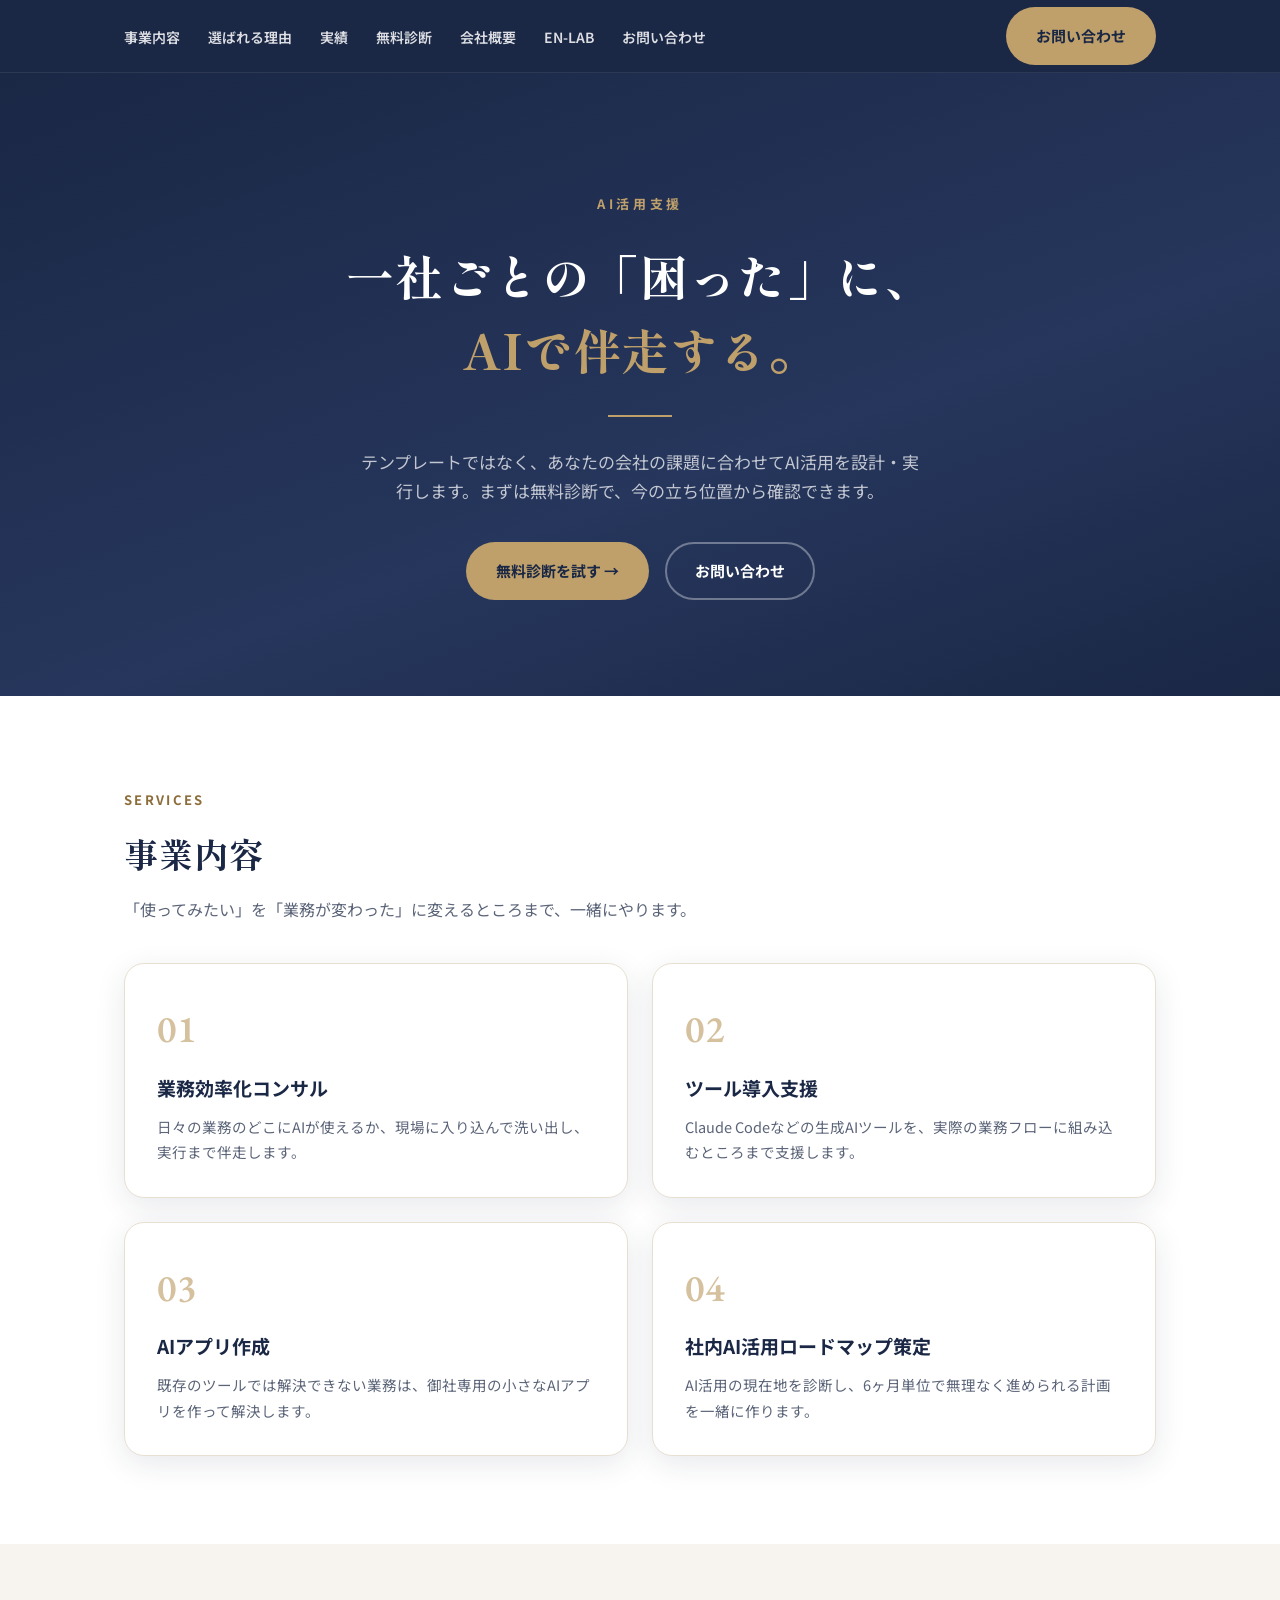
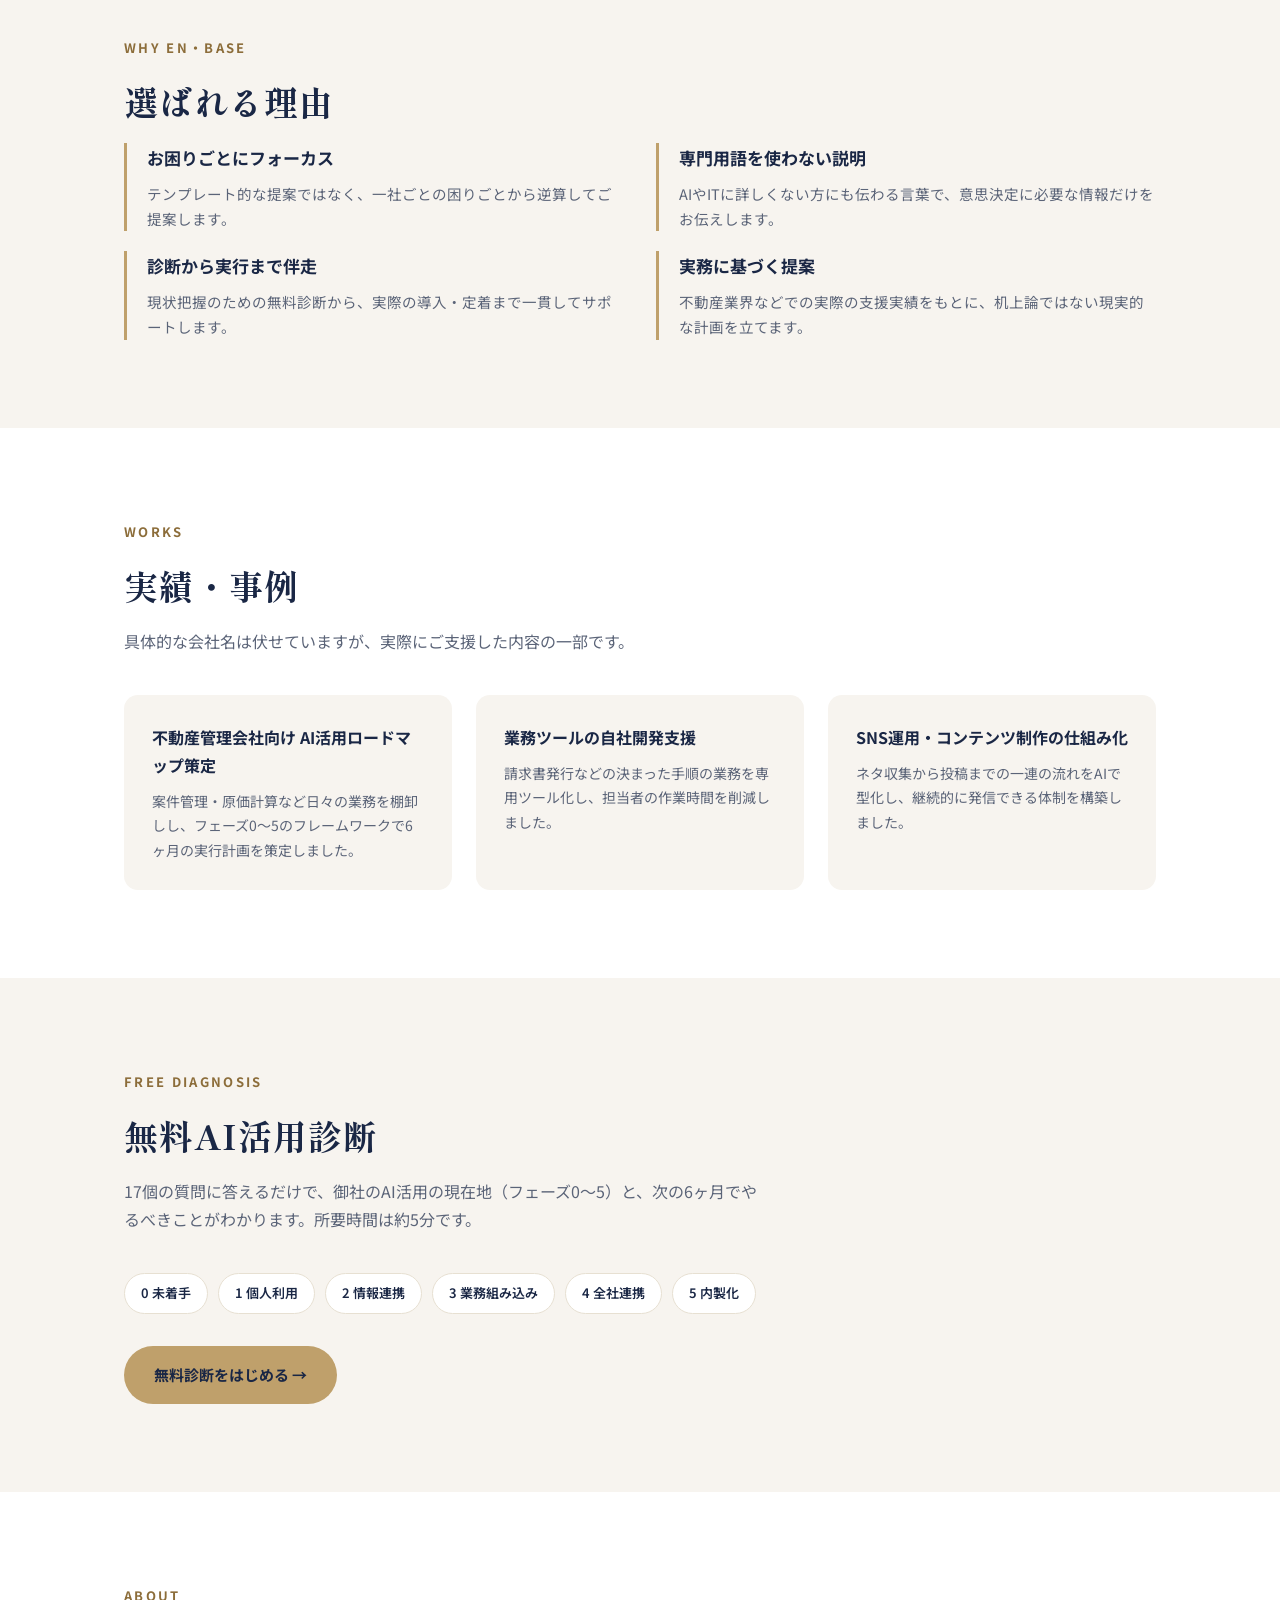
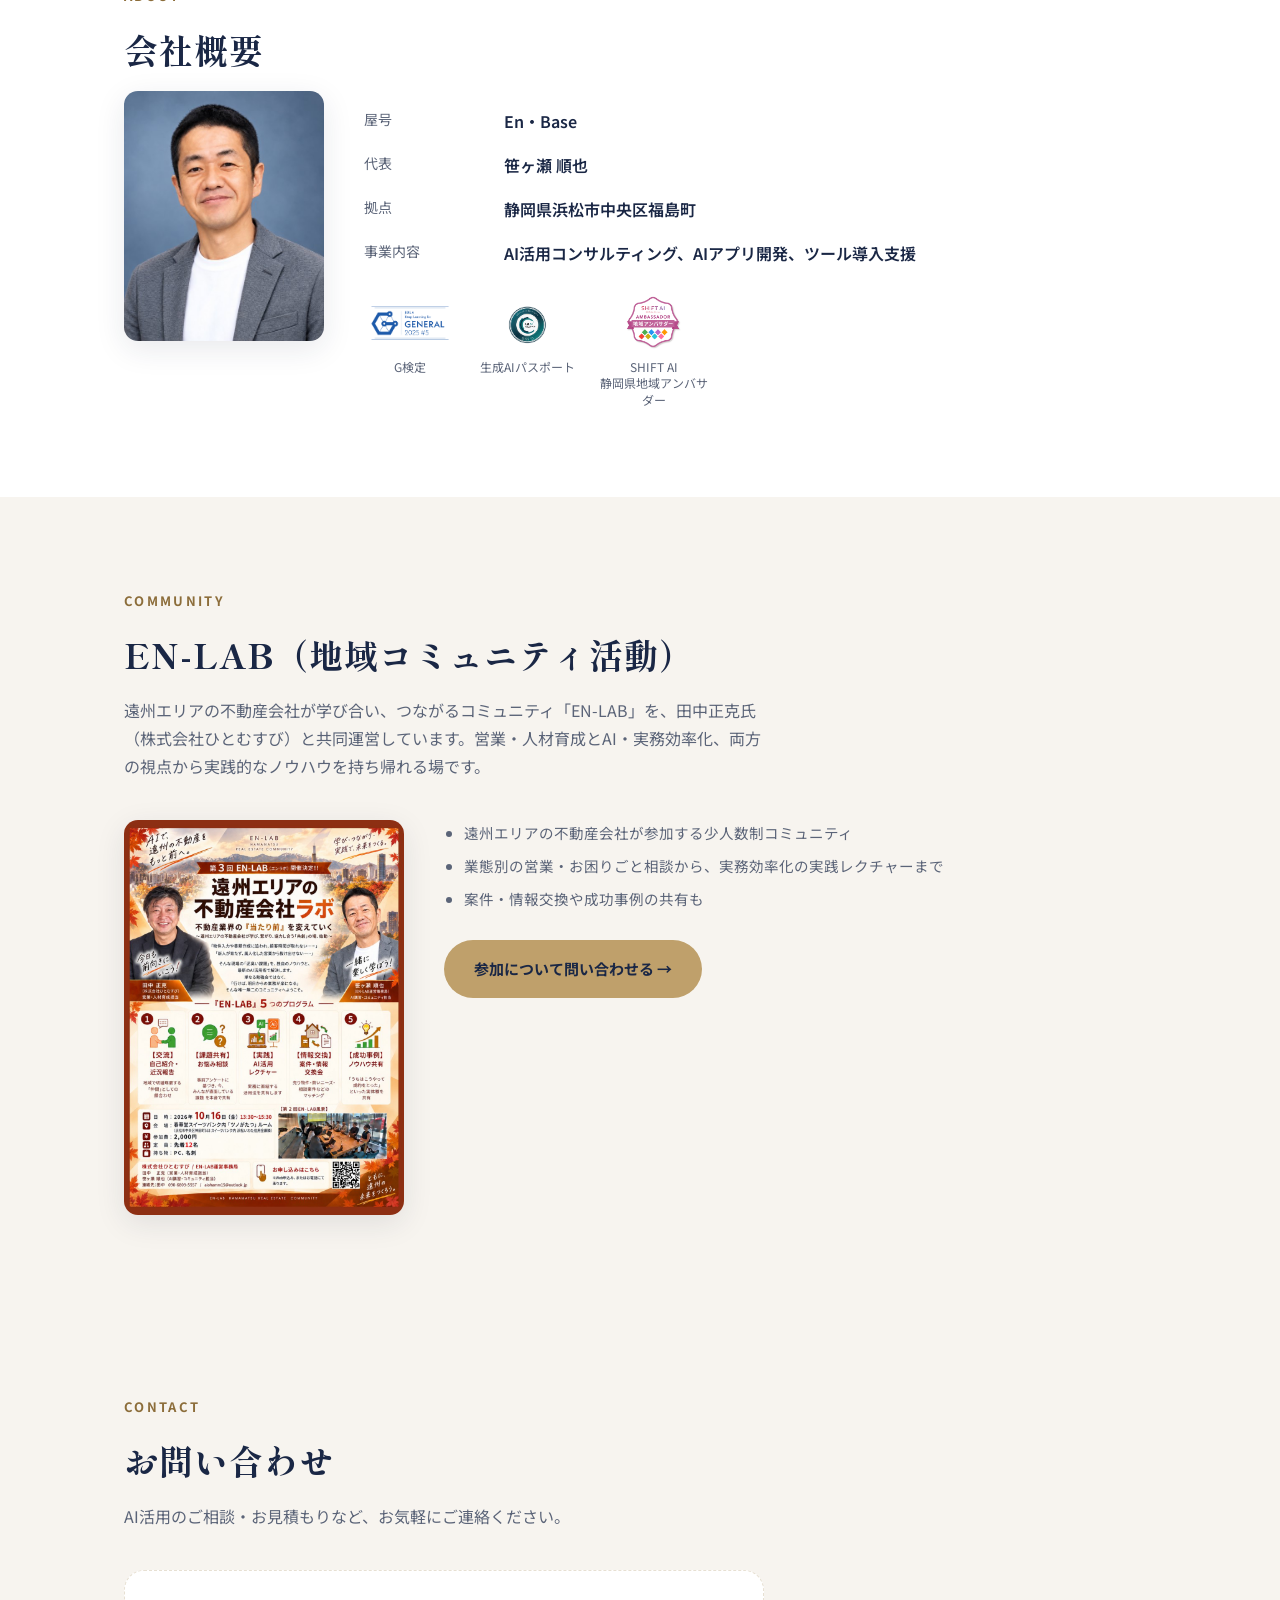
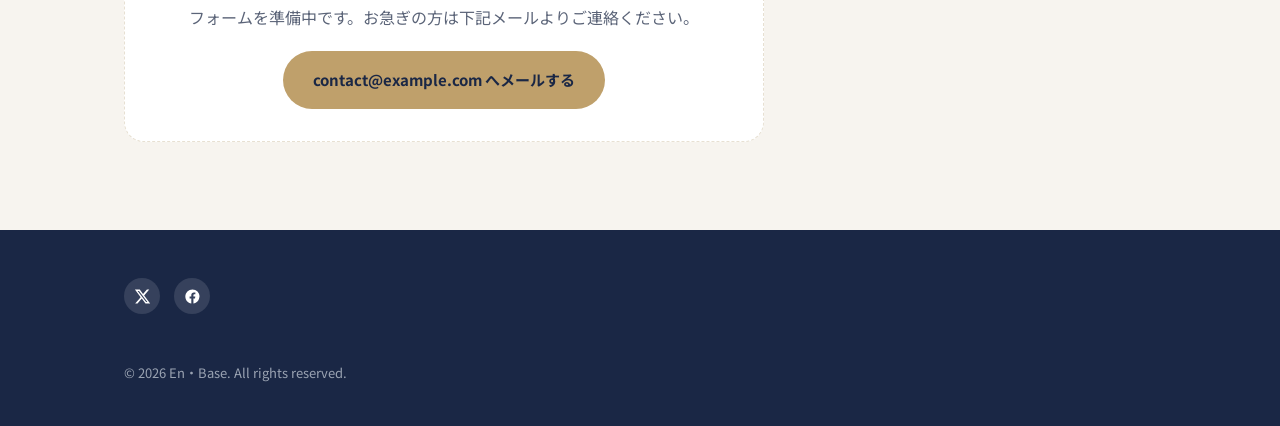
==== index.html @ 9eb8ba76 "fix: 事業内容の02と03の並び順を入れ替え Co-Authored-By: Claude Sonnet 5 <noreply@anthropic.com>" ====
<!DOCTYPE html>
<html lang="ja">
<head>
<meta charset="UTF-8">
<meta name="viewport" content="width=device-width, initial-scale=1.0">
<title>En・Base | AI活用支援</title>
<meta name="description" content="En・Baseは中小企業向けにAI活用のコンサルティング・アプリ開発・ツール導入支援を行っています。一社ごとのお困りごとにフォーカスしたオーダーメイドの支援が強みです。">
<link rel="preconnect" href="https://fonts.googleapis.com">
<link rel="preconnect" href="https://fonts.gstatic.com" crossorigin>
<link href="https://fonts.googleapis.com/css2?family=Noto+Sans+JP:wght@400;500;700;800;900&family=Shippori+Mincho:wght@600;700;800&family=EB+Garamond:wght@500;600&family=Outfit:wght@600;700;800&display=swap" rel="stylesheet">
<link rel="stylesheet" href="css/style.css">
<link rel="icon" type="image/png" href="images/ロゴ.png">
</head>
<body>

<header class="site-header">
  <div class="container">
    <nav>
      <ul class="nav-links" id="navLinks">
        <li><a href="#services">事業内容</a></li>
        <li><a href="#why">選ばれる理由</a></li>
        <li><a href="#works">実績</a></li>
        <li><a href="#diagnosis">無料診断</a></li>
        <li><a href="#about">会社概要</a></li>
        <li><a href="#enlab">EN-LAB</a></li>
        <li><a href="#contact">お問い合わせ</a></li>
      </ul>
    </nav>
    <a class="btn btn-primary header-cta" href="#contact">お問い合わせ</a>
    <button class="nav-toggle" id="navToggle" aria-label="メニュー">☰</button>
  </div>
</header>

<main>
  <section id="hero" class="hero">
    <div class="container hero-inner">
      <div class="hero-copy">
        <span class="hero-eyebrow">AI活用支援</span>
        <h1>一社ごとの「困った」に、<br><span class="accent-gold">AIで伴走する。</span></h1>
        <div class="hero-divider"></div>
        <p class="hero-lead">テンプレートではなく、あなたの会社の課題に合わせてAI活用を設計・実行します。まずは無料診断で、今の立ち位置から確認できます。</p>
        <div class="hero-actions">
          <a class="btn btn-primary" href="shindan/index.html">無料診断を試す →</a>
          <a class="btn btn-secondary" href="#contact">お問い合わせ</a>
        </div>
      </div>
    </div>
  </section>
  <section id="services" class="section">
    <div class="container">
      <span class="section-eyebrow">SERVICES</span>
      <h2 class="section-title">事業内容</h2>
      <p class="section-lead">「使ってみたい」を「業務が変わった」に変えるところまで、一緒にやります。</p>
      <div class="service-grid">
        <div class="service-card">
          <div class="service-num en">01</div>
          <h3>業務効率化コンサル</h3>
          <p>日々の業務のどこにAIが使えるか、現場に入り込んで洗い出し、実行まで伴走します。</p>
        </div>
        <div class="service-card">
          <div class="service-num en">02</div>
          <h3>ツール導入支援</h3>
          <p>Claude Codeなどの生成AIツールを、実際の業務フローに組み込むところまで支援します。</p>
        </div>
        <div class="service-card">
          <div class="service-num en">03</div>
          <h3>AIアプリ作成</h3>
          <p>既存のツールでは解決できない業務は、御社専用の小さなAIアプリを作って解決します。</p>
        </div>
        <div class="service-card">
          <div class="service-num en">04</div>
          <h3>社内AI活用ロードマップ策定</h3>
          <p>AI活用の現在地を診断し、6ヶ月単位で無理なく進められる計画を一緒に作ります。</p>
        </div>
      </div>
    </div>
  </section>
  <section id="why" class="section section-soft">
    <div class="container">
      <span class="section-eyebrow">WHY EN・BASE</span>
      <h2 class="section-title">選ばれる理由</h2>
      <div class="why-list">
        <div class="why-item">
          <h3>お困りごとにフォーカス</h3>
          <p>テンプレート的な提案ではなく、一社ごとの困りごとから逆算してご提案します。</p>
        </div>
        <div class="why-item">
          <h3>専門用語を使わない説明</h3>
          <p>AIやITに詳しくない方にも伝わる言葉で、意思決定に必要な情報だけをお伝えします。</p>
        </div>
        <div class="why-item">
          <h3>診断から実行まで伴走</h3>
          <p>現状把握のための無料診断から、実際の導入・定着まで一貫してサポートします。</p>
        </div>
        <div class="why-item">
          <h3>実務に基づく提案</h3>
          <p>不動産業界などでの実際の支援実績をもとに、机上論ではない現実的な計画を立てます。</p>
        </div>
      </div>
    </div>
  </section>
  <section id="works" class="section">
    <div class="container">
      <span class="section-eyebrow">WORKS</span>
      <h2 class="section-title">実績・事例</h2>
      <p class="section-lead">具体的な会社名は伏せていますが、実際にご支援した内容の一部です。</p>
      <div class="works-grid">
        <div class="work-card">
          <h3>不動産管理会社向け AI活用ロードマップ策定</h3>
          <p>案件管理・原価計算など日々の業務を棚卸しし、フェーズ0〜5のフレームワークで6ヶ月の実行計画を策定しました。</p>
        </div>
        <div class="work-card">
          <h3>業務ツールの自社開発支援</h3>
          <p>請求書発行などの決まった手順の業務を専用ツール化し、担当者の作業時間を削減しました。</p>
        </div>
        <div class="work-card">
          <h3>SNS運用・コンテンツ制作の仕組み化</h3>
          <p>ネタ収集から投稿までの一連の流れをAIで型化し、継続的に発信できる体制を構築しました。</p>
        </div>
      </div>
    </div>
  </section>
  <section id="diagnosis" class="section section-soft">
    <div class="container">
      <span class="section-eyebrow">FREE DIAGNOSIS</span>
      <h2 class="section-title">無料AI活用診断</h2>
      <p class="section-lead">17個の質問に答えるだけで、御社のAI活用の現在地（フェーズ0〜5）と、次の6ヶ月でやるべきことがわかります。所要時間は約5分です。</p>
      <div class="phase-strip">
        <span class="phase-chip">0 未着手</span>
        <span class="phase-chip">1 個人利用</span>
        <span class="phase-chip">2 情報連携</span>
        <span class="phase-chip">3 業務組み込み</span>
        <span class="phase-chip">4 全社連携</span>
        <span class="phase-chip">5 内製化</span>
      </div>
      <a class="btn btn-primary" href="shindan/index.html">無料診断をはじめる →</a>
    </div>
  </section>
  <section id="about" class="section">
    <div class="container">
      <span class="section-eyebrow">ABOUT</span>
      <h2 class="section-title">会社概要</h2>
      <div class="about-layout">
        <img class="about-photo" src="images/profile-web.jpg" alt="代表 笹ヶ瀬 順也">
        <div class="about-body">
          <dl class="about-grid">
            <dt>屋号</dt><dd>En・Base</dd>
            <dt>代表</dt><dd>笹ヶ瀬 順也</dd>
            <dt>拠点</dt><dd>静岡県浜松市中央区福島町</dd>
            <dt>事業内容</dt><dd>AI活用コンサルティング、AIアプリ開発、ツール導入支援</dd>
          </dl>
          <div class="badge-row">
            <figure class="badge-item">
              <img src="images/G検定.png" alt="G検定 合格バッジ">
              <figcaption>G検定</figcaption>
            </figure>
            <figure class="badge-item">
              <img src="images/生成AIパスポート.png" alt="生成AIパスポート 合格バッジ">
              <figcaption>生成AIパスポート</figcaption>
            </figure>
            <figure class="badge-item">
              <img src="images/SHIHT AI 静岡県地域アンバサダー.png" alt="SHIFT AI 静岡県地域アンバサダー">
              <figcaption>SHIFT AI<br>静岡県地域アンバサダー</figcaption>
            </figure>
          </div>
        </div>
      </div>
    </div>
  </section>
  <section id="enlab" class="section section-soft">
    <div class="container">
      <span class="section-eyebrow">COMMUNITY</span>
      <h2 class="section-title">EN-LAB（地域コミュニティ活動）</h2>
      <p class="section-lead">遠州エリアの不動産会社が学び合い、つながるコミュニティ「EN-LAB」を、田中正克氏（株式会社ひとむすび）と共同運営しています。営業・人材育成とAI・実務効率化、両方の視点から実践的なノウハウを持ち帰れる場です。</p>
      <div class="enlab-layout">
        <img class="enlab-flyer" src="images/en-lab-flyer-web.jpg" alt="EN-LAB 開催案内チラシ">
        <div class="enlab-body">
          <ul class="enlab-points">
            <li>遠州エリアの不動産会社が参加する少人数制コミュニティ</li>
            <li>業態別の営業・お困りごと相談から、実務効率化の実践レクチャーまで</li>
            <li>案件・情報交換や成功事例の共有も</li>
          </ul>
          <a class="btn btn-primary" href="#contact">参加について問い合わせる →</a>
        </div>
      </div>
    </div>
  </section>
  <section id="contact" class="section section-soft">
    <div class="container">
      <span class="section-eyebrow">CONTACT</span>
      <h2 class="section-title">お問い合わせ</h2>
      <p class="section-lead">AI活用のご相談・お見積もりなど、お気軽にご連絡ください。</p>
      <div class="contact-box">
        <!-- Googleフォーム作成後、下記iframeのsrcを実際の埋め込みURLに差し替える -->
        <div class="contact-placeholder">
          <p>フォームを準備中です。お急ぎの方は下記メールよりご連絡ください。</p>
          <a class="btn btn-primary" href="mailto:contact@example.com">contact@example.com へメールする</a>
        </div>
      </div>
    </div>
  </section>
</main>

<footer class="site-footer">
  <div class="container">
    <div class="footer-social">
      <a href="https://x.com/junya_ai" target="_blank" rel="noopener" aria-label="X（旧Twitter）">
        <svg viewBox="0 0 24 24" aria-hidden="true"><path d="M18.244 2.25h3.308l-7.227 8.26 8.502 11.24H16.17l-5.214-6.817L4.99 21.75H1.68l7.73-8.835L1.254 2.25H8.08l4.713 6.231zm-1.161 17.52h1.833L7.084 4.126H5.117z"/></svg>
      </a>
      <a href="https://www.facebook.com/profile.php?id=61566867149138" target="_blank" rel="noopener" aria-label="Facebook">
        <svg viewBox="0 0 24 24" aria-hidden="true"><path d="M22 12.06C22 6.48 17.52 2 11.94 2S1.88 6.48 1.88 12.06c0 5.02 3.66 9.18 8.44 9.94v-7.03H7.9v-2.91h2.42V9.91c0-2.39 1.42-3.71 3.6-3.71 1.04 0 2.13.19 2.13.19v2.34h-1.2c-1.18 0-1.55.73-1.55 1.48v1.78h2.64l-.42 2.91h-2.22V22c4.78-.76 8.44-4.92 8.44-9.94z"/></svg>
      </a>
    </div>
    <p class="footer-copy">&copy; 2026 En・Base. All rights reserved.</p>
  </div>
</footer>

<script src="js/main.js"></script>
</body>
</html>
---- css/style.css ----
/* ===== Design Tokens ===== */
:root{
  --color-navy: #1A2745;
  --color-navy-soft: #26365C;
  --color-blue: #0057FC;
  --color-blue-light: #8EB6FA;
  --color-gold: #BFA06B;
  --color-gold-deep: #8C6D3A;
  --color-ink: #1A2745;
  --color-ink-soft: #5B6478;
  --color-bg: #FFFFFF;
  --color-cream: #F7F4EF;
  --color-bg-soft: #F7F4EF;
  --color-border: #E7E0D2;
  --radius-lg: 20px;
  --radius-md: 14px;
  --shadow: 0 8px 30px rgba(26,39,69,0.10);
  --container-width: 1080px;
}

*{box-sizing:border-box;}
html,body{margin:0;padding:0;}
body{
  font-family:"Noto Sans JP", sans-serif;
  color:var(--color-ink);
  background:var(--color-bg);
  line-height:1.75;
  -webkit-font-smoothing:antialiased;
}
img{max-width:100%;display:block;}
a{color:inherit;text-decoration:none;}
.en{font-family:"Outfit","Noto Sans JP",sans-serif;}

.container{
  max-width:var(--container-width);
  margin:0 auto;
  padding:0 24px;
}

.section{padding:88px 0;}
.section-soft{background:var(--color-bg-soft);}
.section-eyebrow{
  display:inline-block;
  font-size:13px;
  font-weight:700;
  letter-spacing:.18em;
  color:var(--color-gold-deep);
  background:none;
  padding:0;
  border-radius:0;
  margin-bottom:16px;
}
.section-title{
  font-family:"Shippori Mincho", serif;
  font-size:clamp(24px, 3vw, 34px);
  font-weight:800;
  line-height:1.5;
  letter-spacing:.03em;
  margin:0 0 16px;
}
.section-lead{
  color:var(--color-ink-soft);
  font-size:16px;
  max-width:640px;
  margin:0 0 40px;
}

.btn{
  display:inline-flex;
  align-items:center;
  gap:8px;
  padding:14px 28px;
  border-radius:100px;
  font-weight:700;
  font-size:15px;
  border:2px solid transparent;
  cursor:pointer;
}
.btn-primary{
  background:var(--color-gold);
  color:var(--color-navy);
}
.btn-secondary{
  background:transparent;
  border-color:var(--color-border);
  color:var(--color-ink);
}
.hero .btn-secondary{
  border-color:rgba(255,255,255,0.35);
  color:#fff;
}

/* ===== Header ===== */
.site-header{
  position:sticky; top:0; z-index:100;
  background:var(--color-navy);
  border-bottom:1px solid rgba(255,255,255,0.08);
}
.site-header .container{
  display:flex; align-items:center; justify-content:space-between;
  height:72px;
}
.brand-text{
  font-family:"EB Garamond", "Shippori Mincho", serif;
  font-size:22px;
  font-weight:600;
  letter-spacing:.06em;
  color:#fff;
}
.nav-links{display:flex; gap:28px; list-style:none; margin:0; padding:0;}
.nav-links a{font-size:14px; font-weight:600; color:rgba(255,255,255,0.85);}
.nav-links a:hover{color:var(--color-gold);}
.nav-toggle{display:none; background:none; border:none; font-size:24px; cursor:pointer; color:#fff;}

@media (max-width: 860px){
  .nav-links{
    position:fixed; top:72px; left:0; right:0;
    background:var(--color-navy); border-bottom:1px solid rgba(255,255,255,0.08);
    flex-direction:column; gap:0; padding:8px 24px;
    transform:translateY(-120%); transition:transform .25s ease;
  }
  .nav-links.open{transform:translateY(0);}
  .nav-links a{display:block; padding:14px 0; border-bottom:1px solid rgba(255,255,255,0.08);}
  .nav-toggle{display:block;}
  .header-cta{display:none;}
}

/* ===== Footer ===== */
.site-footer{
  background:var(--color-ink);
  color:#fff;
  padding:48px 0 28px;
}
.site-footer .container{
  display:flex; justify-content:space-between; flex-wrap:wrap; gap:24px;
}
.site-footer .brand-text{font-size:20px;}
.footer-social{display:flex; gap:14px;}
.footer-social a{
  display:flex; align-items:center; justify-content:center;
  width:36px; height:36px;
  border-radius:50%;
  background:rgba(255,255,255,0.12);
  color:#fff;
}
.footer-social svg{width:17px; height:17px; fill:currentColor;}
.footer-copy{color:#9AA3B2; font-size:13px; margin-top:24px; width:100%;}

/* ===== Hero ===== */
.hero{
  padding:120px 0 96px;
  background-color:var(--color-navy);
  background-image:
    linear-gradient(160deg, var(--color-navy) 0%, var(--color-navy-soft) 60%, var(--color-navy) 100%),
    repeating-linear-gradient(0deg, rgba(255,255,255,0.035) 0 1px, transparent 1px 42px),
    repeating-linear-gradient(90deg, rgba(255,255,255,0.035) 0 1px, transparent 1px 42px);
  color:#fff;
}
.hero-inner{max-width:720px; margin:0 auto; text-align:center;}
.hero-eyebrow{
  display:block;
  font-size:13px;
  font-weight:700;
  letter-spacing:.28em;
  color:var(--color-gold);
  margin-bottom:22px;
}
.hero-copy h1{
  font-family:"Shippori Mincho", serif;
  font-size:clamp(30px, 5vw, 48px);
  font-weight:800;
  line-height:1.55;
  letter-spacing:.02em;
  margin:0;
  color:#fff;
}
.hero-copy h1 .accent-gold{color:var(--color-gold);}
.hero-divider{
  width:64px; height:2px;
  background:var(--color-gold);
  margin:28px auto 30px;
}
.hero-lead{
  font-size:17px;
  color:rgba(255,255,255,0.72);
  max-width:560px;
  margin:0 auto 36px;
}
.hero-actions{display:flex; gap:16px; flex-wrap:wrap; justify-content:center;}

@media (max-width: 600px){
  .hero{padding:80px 0 56px;}
  .hero-actions{flex-direction:column;}
  .hero-actions .btn{width:100%; justify-content:center;}
}

/* ===== Services ===== */
.service-grid{
  display:grid;
  grid-template-columns:repeat(2, 1fr);
  gap:24px;
}
.service-card{
  background:#fff;
  border:1px solid var(--color-border);
  border-radius:var(--radius-lg);
  padding:32px;
  box-shadow:var(--shadow);
}
.service-num{
  font-family:"EB Garamond", "Shippori Mincho", serif;
  font-size:38px;
  font-weight:600;
  color:var(--color-gold);
  opacity:.65;
  margin-bottom:8px;
}
.service-card h3{font-size:19px; margin:0 0 10px;}
.service-card p{color:var(--color-ink-soft); font-size:14.5px; margin:0;}

@media (max-width: 700px){
  .service-grid{grid-template-columns:1fr;}
}

/* ===== Why ===== */
.why-list{
  display:grid;
  grid-template-columns:repeat(2, 1fr);
  gap:20px 32px;
}
.why-item{
  border-left:3px solid var(--color-gold);
  padding-left:20px;
}
.why-item h3{font-size:17px; margin:0 0 8px;}
.why-item p{color:var(--color-ink-soft); font-size:14.5px; margin:0;}

@media (max-width: 700px){
  .why-list{grid-template-columns:1fr;}
}

/* ===== Works ===== */
.works-grid{
  display:grid;
  grid-template-columns:repeat(3, 1fr);
  gap:24px;
}
.work-card{
  background:var(--color-bg-soft);
  border-radius:var(--radius-md);
  padding:28px;
}
.work-card h3{font-size:16px; margin:0 0 10px;}
.work-card p{color:var(--color-ink-soft); font-size:14px; margin:0;}

@media (max-width: 900px){
  .works-grid{grid-template-columns:1fr;}
}

/* ===== Diagnosis ===== */
.phase-strip{display:flex; flex-wrap:wrap; gap:10px; margin-bottom:32px;}
.phase-chip{
  background:#fff;
  border:1px solid var(--color-border);
  border-radius:100px;
  padding:8px 16px;
  font-size:13px;
  font-weight:600;
}

/* ===== About ===== */
.about-layout{
  display:grid;
  grid-template-columns:200px 1fr;
  gap:40px;
  align-items:start;
}
.about-photo{
  width:200px; height:250px;
  object-fit:cover;
  border-radius:var(--radius-md);
  box-shadow:var(--shadow);
}
.about-grid{
  display:grid;
  grid-template-columns:140px 1fr;
  row-gap:16px;
  max-width:640px;
}
.about-grid dt{color:var(--color-ink-soft); font-size:14px;}
.about-grid dd{margin:0; font-weight:600;}

.badge-row{display:flex; gap:24px; flex-wrap:wrap; margin:28px 0 0;}
.badge-item{margin:0; text-align:center;}
.badge-item img{height:56px; width:auto; margin:0 auto 8px; border-radius:8px;}
.badge-item figcaption{font-size:12px; color:var(--color-ink-soft); max-width:110px; line-height:1.4;}

@media (max-width: 640px){
  .about-layout{grid-template-columns:1fr; justify-items:center; text-align:center;}
  .badge-row{justify-content:center;}
}
@media (max-width: 480px){
  .about-grid{grid-template-columns:1fr; row-gap:4px; text-align:center;}
  .about-grid dt{margin-top:12px;}
  .about-grid dt:first-child{margin-top:0;}
}

/* ===== EN-LAB ===== */
.enlab-layout{
  display:grid;
  grid-template-columns:280px 1fr;
  gap:40px;
  align-items:start;
}
.enlab-flyer{
  border-radius:var(--radius-md);
  box-shadow:var(--shadow);
}
.enlab-points{
  margin:0 0 28px;
  padding-left:20px;
  color:var(--color-ink-soft);
  font-size:14.5px;
}
.enlab-points li{margin-bottom:8px;}

@media (max-width: 700px){
  .enlab-layout{grid-template-columns:1fr;}
}

/* ===== Contact ===== */
.contact-box{max-width:640px;}
.contact-placeholder{
  background:#fff;
  border:1px dashed var(--color-border);
  border-radius:var(--radius-lg);
  padding:32px;
  text-align:center;
}
.contact-placeholder p{color:var(--color-ink-soft); margin:0 0 20px;}
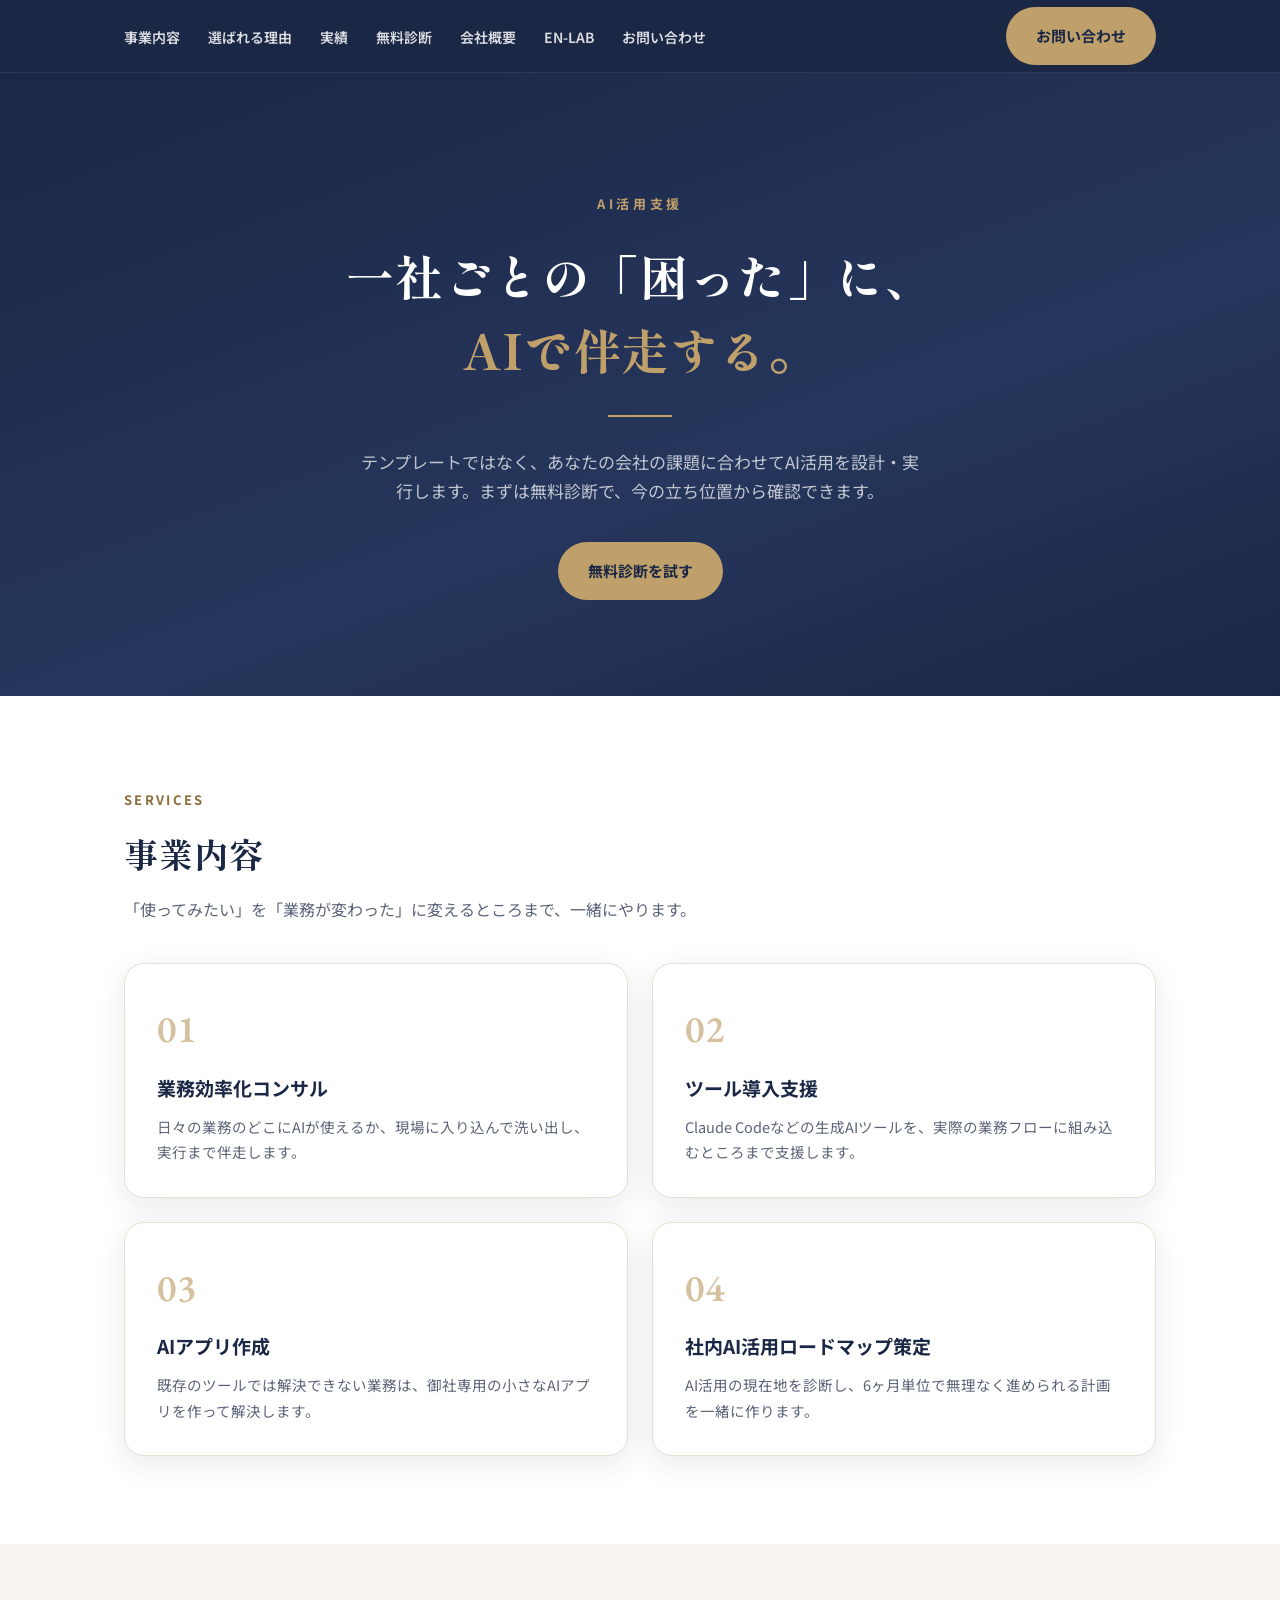
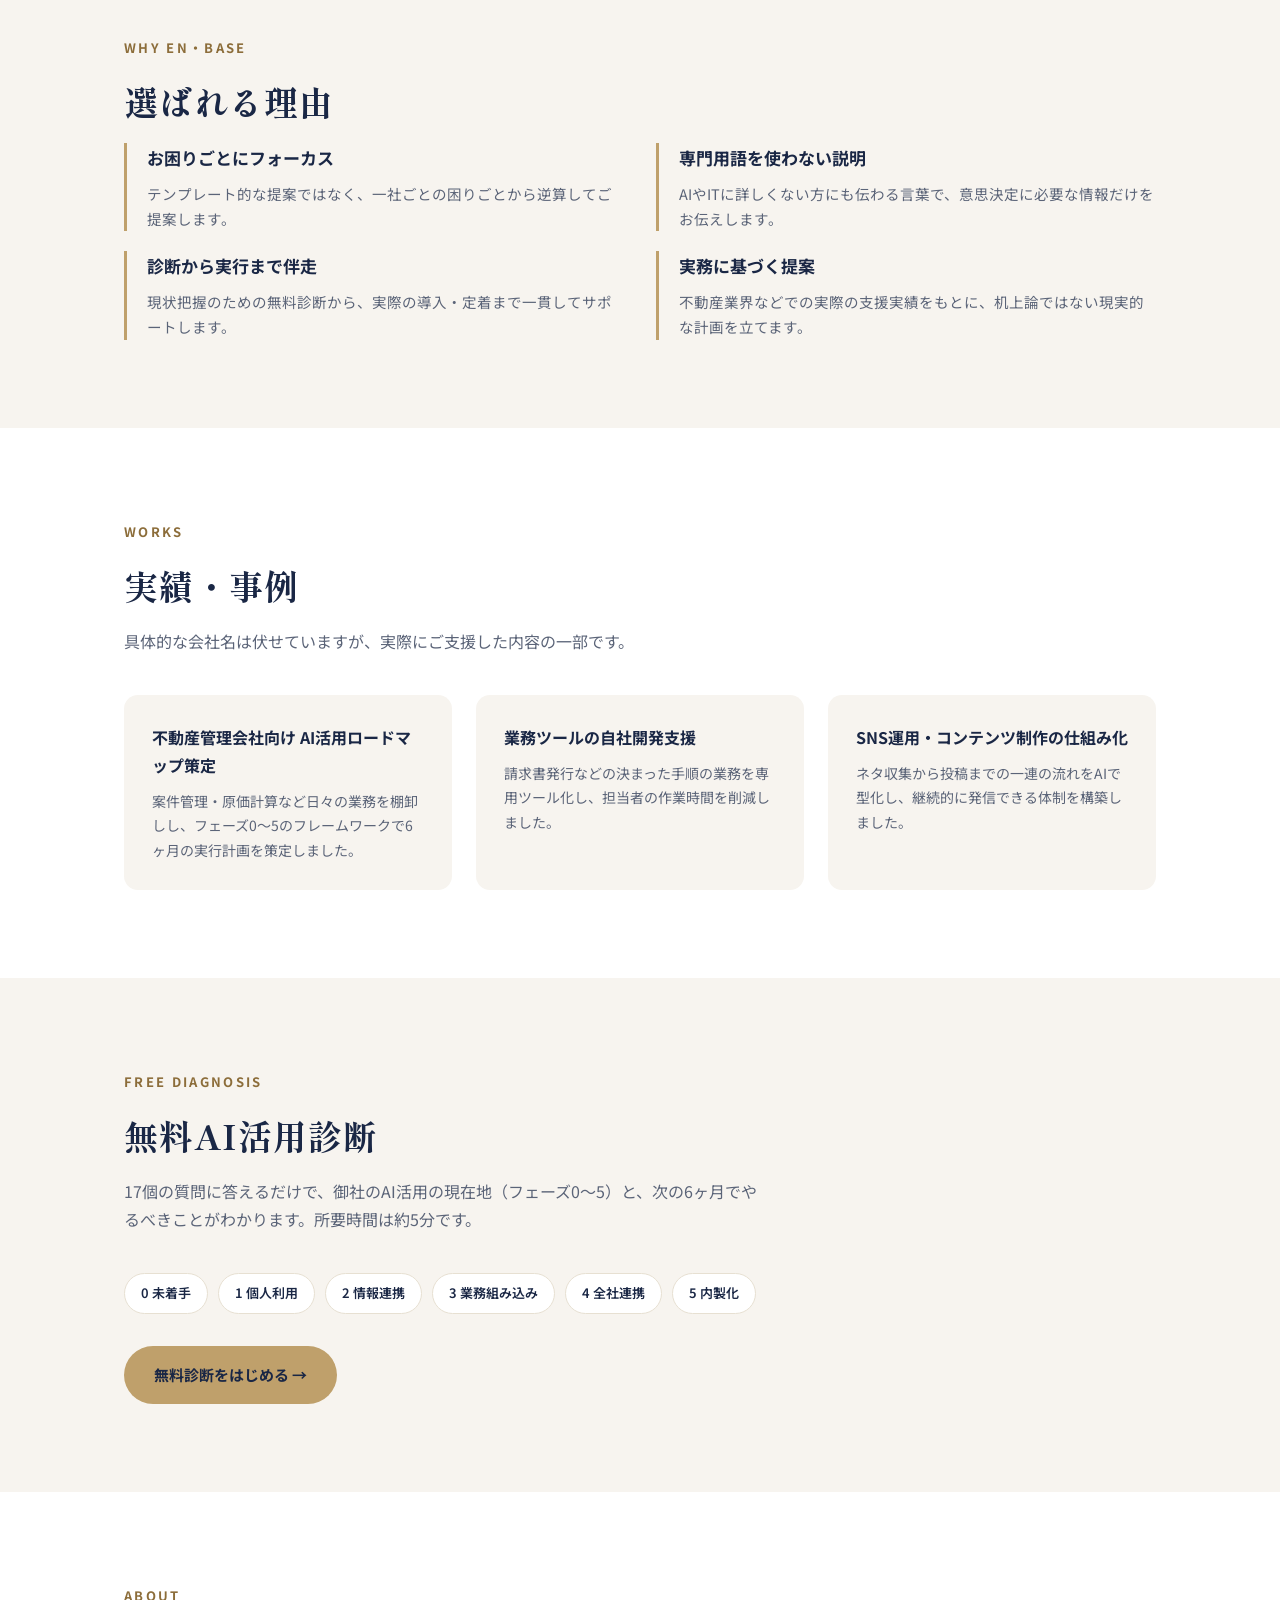
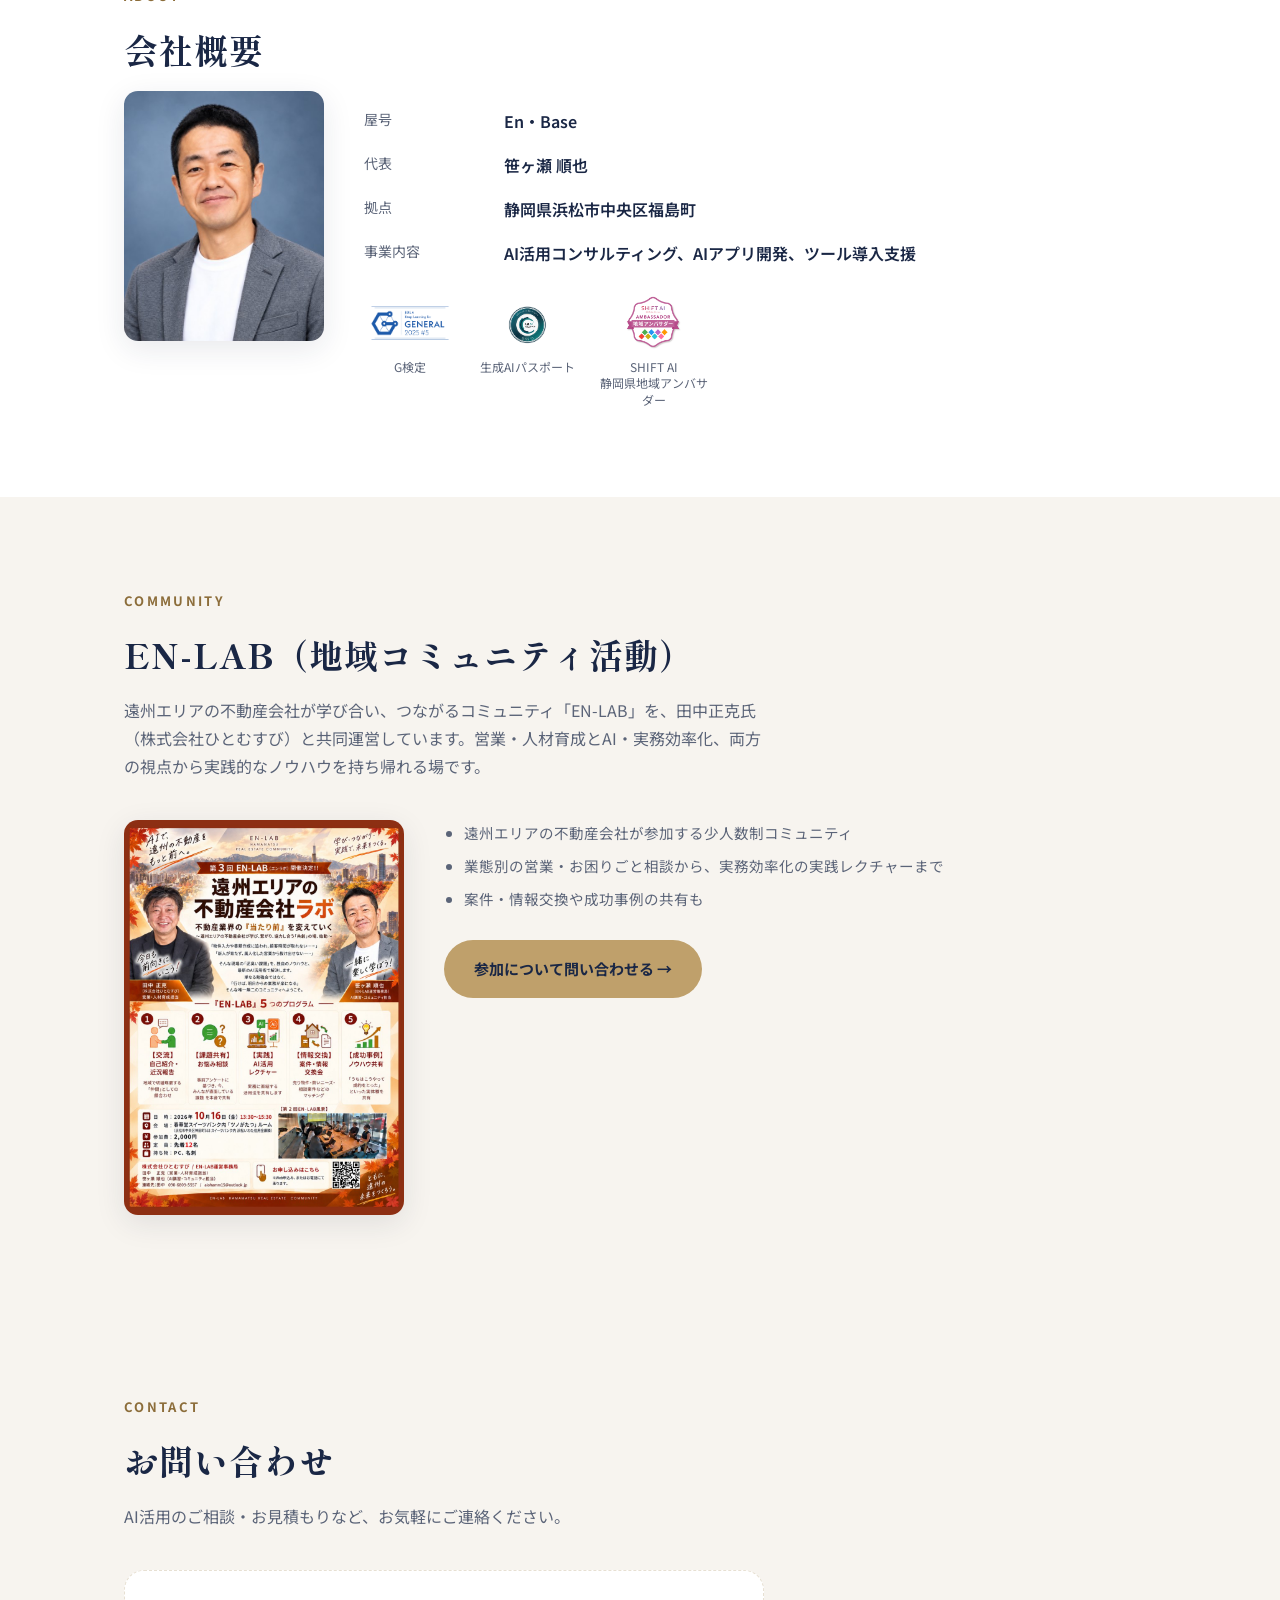
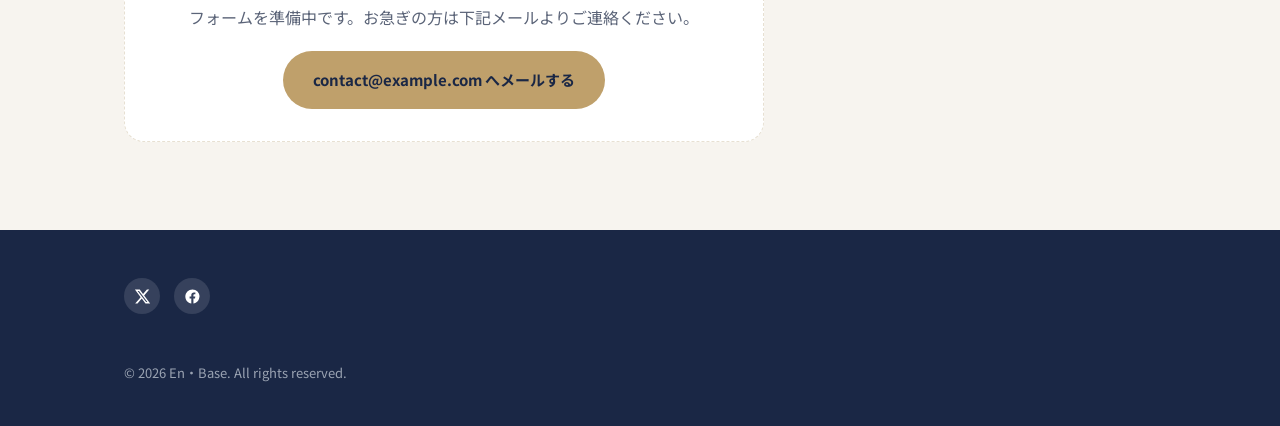
==== commit 52e3989e: "fix: ヒーローのお問い合わせボタンと矢印を削除 Co-Authored-By: Claude Sonnet 5 <noreply@anthropic.com>" ====
--- a/index.html
+++ b/index.html
@@ -40,8 +40,7 @@
         <div class="hero-divider"></div>
         <p class="hero-lead">テンプレートではなく、あなたの会社の課題に合わせてAI活用を設計・実行します。まずは無料診断で、今の立ち位置から確認できます。</p>
         <div class="hero-actions">
-          <a class="btn btn-primary" href="shindan/index.html">無料診断を試す →</a>
-          <a class="btn btn-secondary" href="#contact">お問い合わせ</a>
+          <a class="btn btn-primary" href="shindan/index.html">無料診断を試す</a>
         </div>
       </div>
     </div>
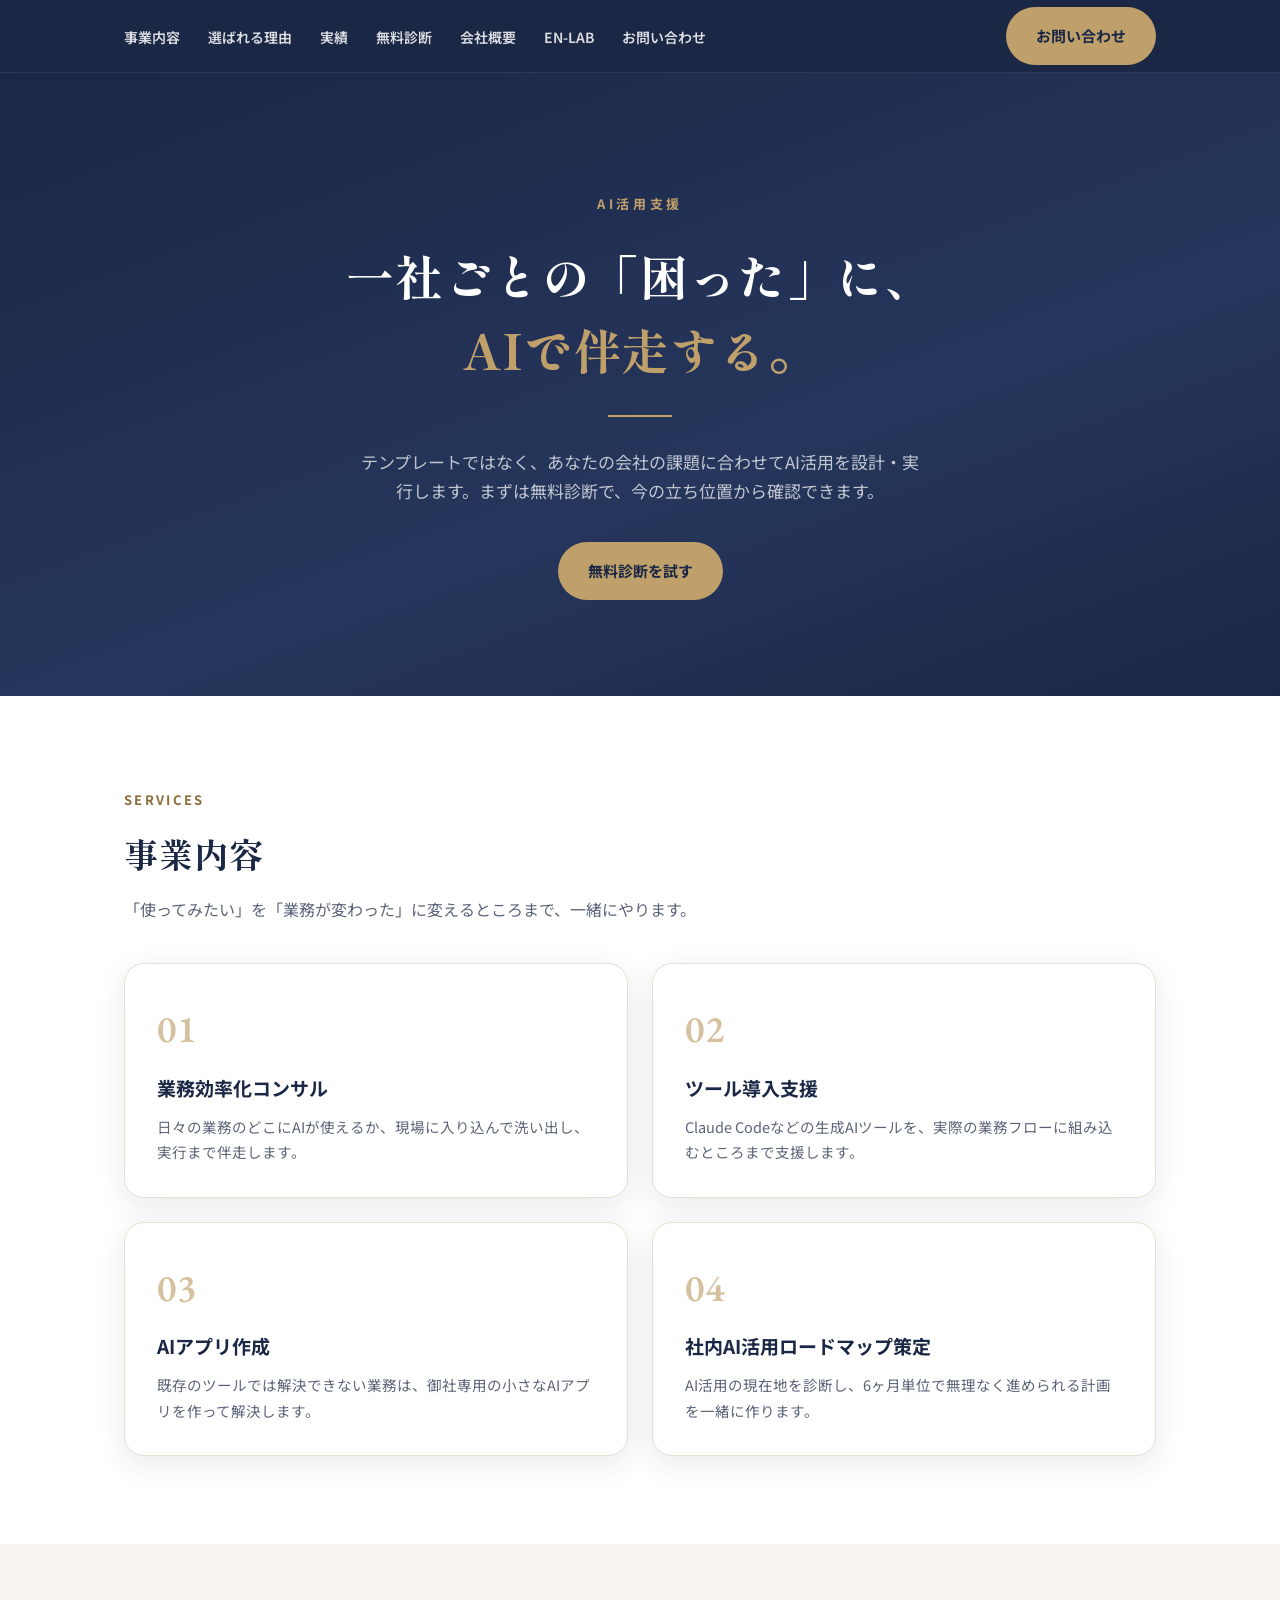
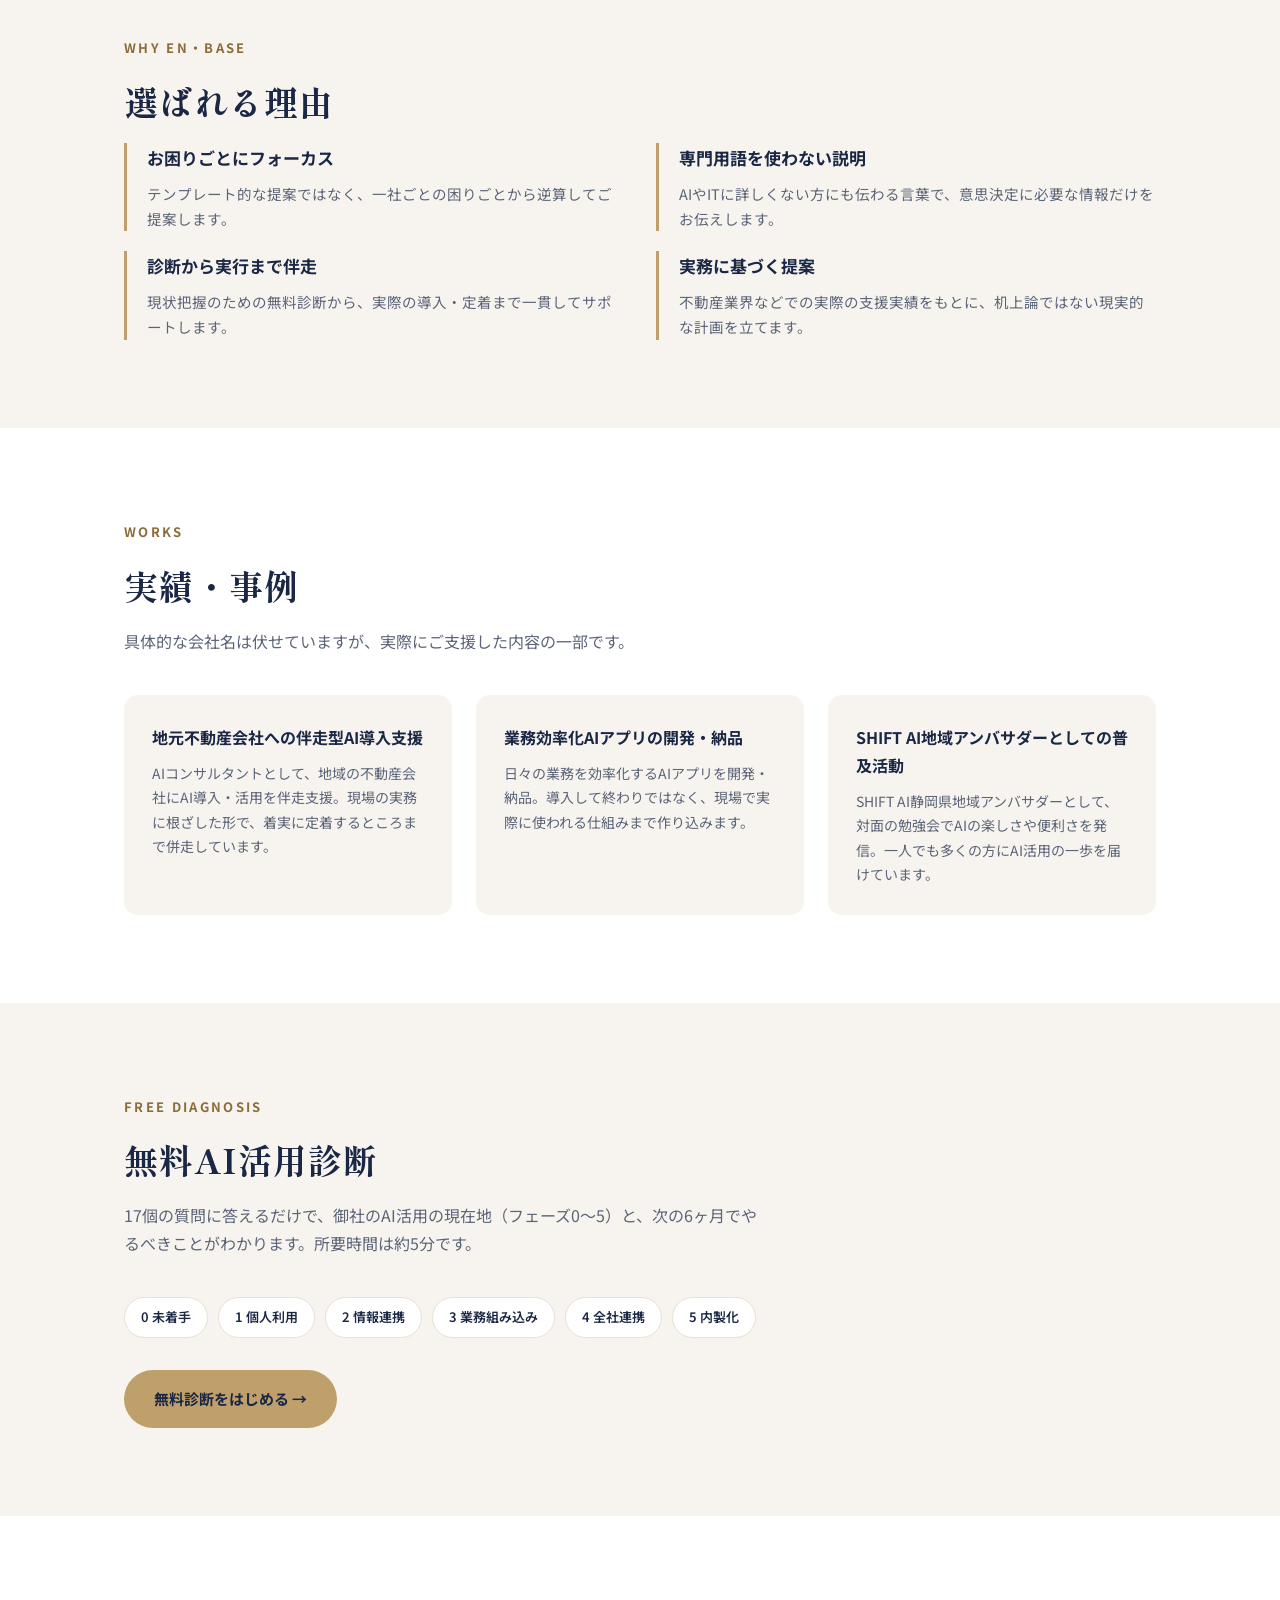
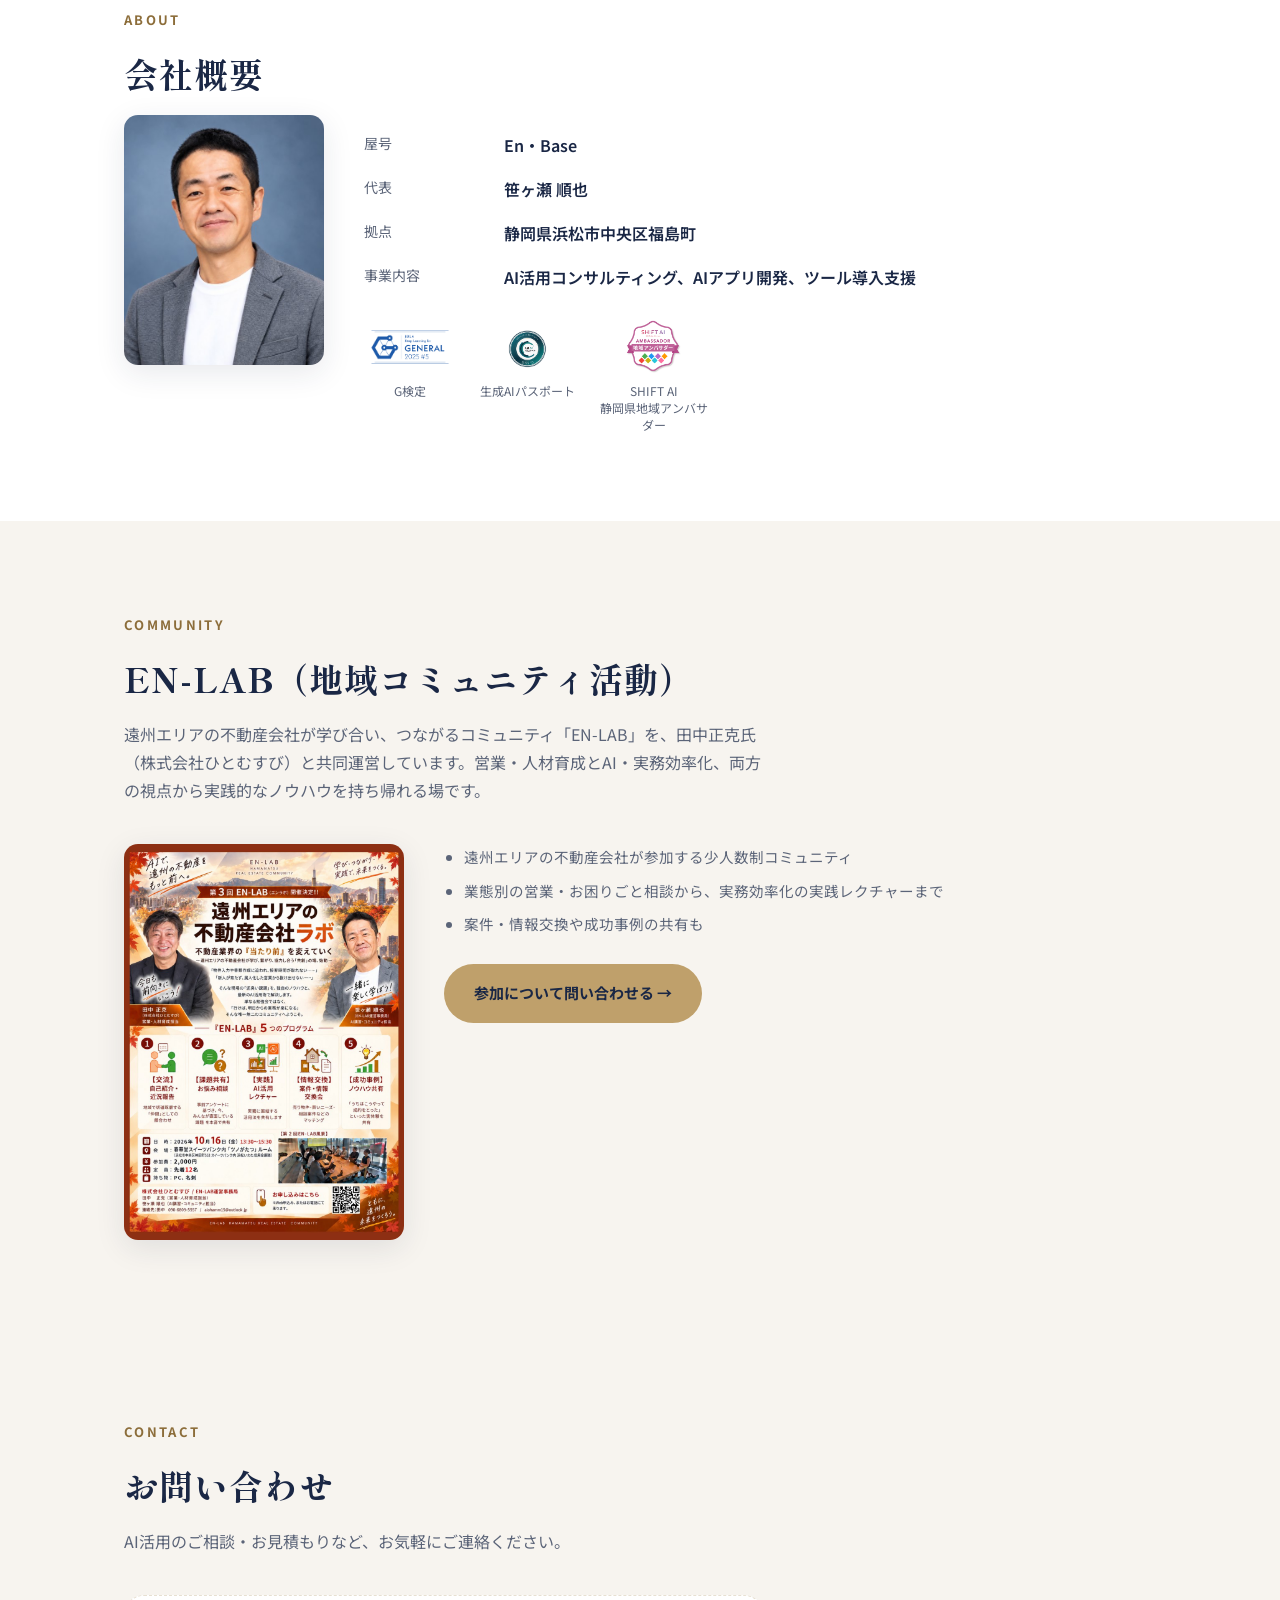
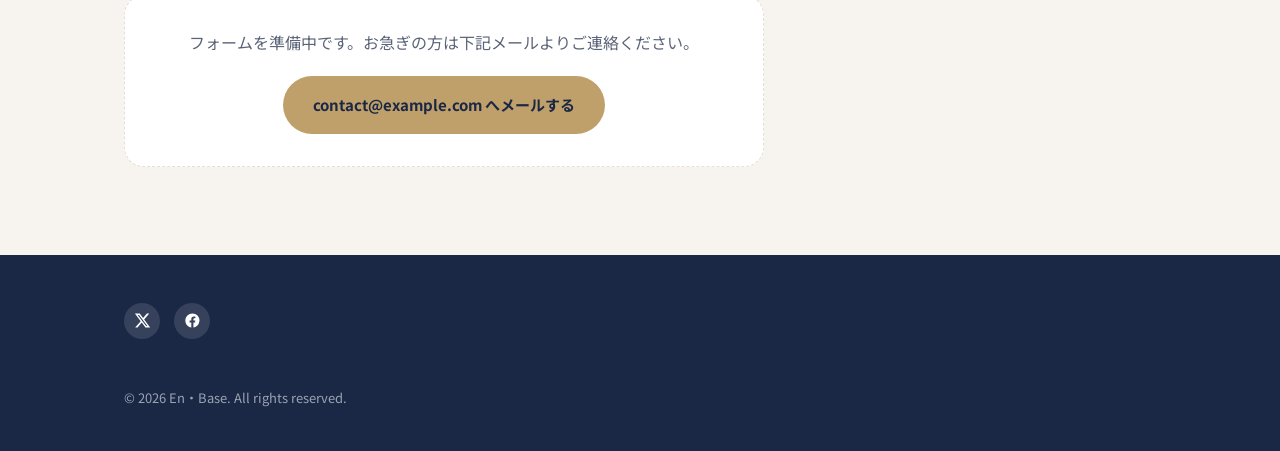
==== commit 64613dd0: "fix: 実績・事例を最新の3実績に差し替え - 地元不動産会社への伴走型AI導入支援 - 業務効率化AIアプリの開発・納品 - SHIFT AI地域アンバサダーとしての普及活動  Co-Author" ====
--- a/index.html
+++ b/index.html
@@ -105,16 +105,16 @@
       <p class="section-lead">具体的な会社名は伏せていますが、実際にご支援した内容の一部です。</p>
       <div class="works-grid">
         <div class="work-card">
-          <h3>不動産管理会社向け AI活用ロードマップ策定</h3>
-          <p>案件管理・原価計算など日々の業務を棚卸しし、フェーズ0〜5のフレームワークで6ヶ月の実行計画を策定しました。</p>
+          <h3>地元不動産会社への伴走型AI導入支援</h3>
+          <p>AIコンサルタントとして、地域の不動産会社にAI導入・活用を伴走支援。現場の実務に根ざした形で、着実に定着するところまで併走しています。</p>
         </div>
         <div class="work-card">
-          <h3>業務ツールの自社開発支援</h3>
-          <p>請求書発行などの決まった手順の業務を専用ツール化し、担当者の作業時間を削減しました。</p>
+          <h3>業務効率化AIアプリの開発・納品</h3>
+          <p>日々の業務を効率化するAIアプリを開発・納品。導入して終わりではなく、現場で実際に使われる仕組みまで作り込みます。</p>
         </div>
         <div class="work-card">
-          <h3>SNS運用・コンテンツ制作の仕組み化</h3>
-          <p>ネタ収集から投稿までの一連の流れをAIで型化し、継続的に発信できる体制を構築しました。</p>
+          <h3>SHIFT AI地域アンバサダーとしての普及活動</h3>
+          <p>SHIFT AI静岡県地域アンバサダーとして、対面の勉強会でAIの楽しさや便利さを発信。一人でも多くの方にAI活用の一歩を届けています。</p>
         </div>
       </div>
     </div>
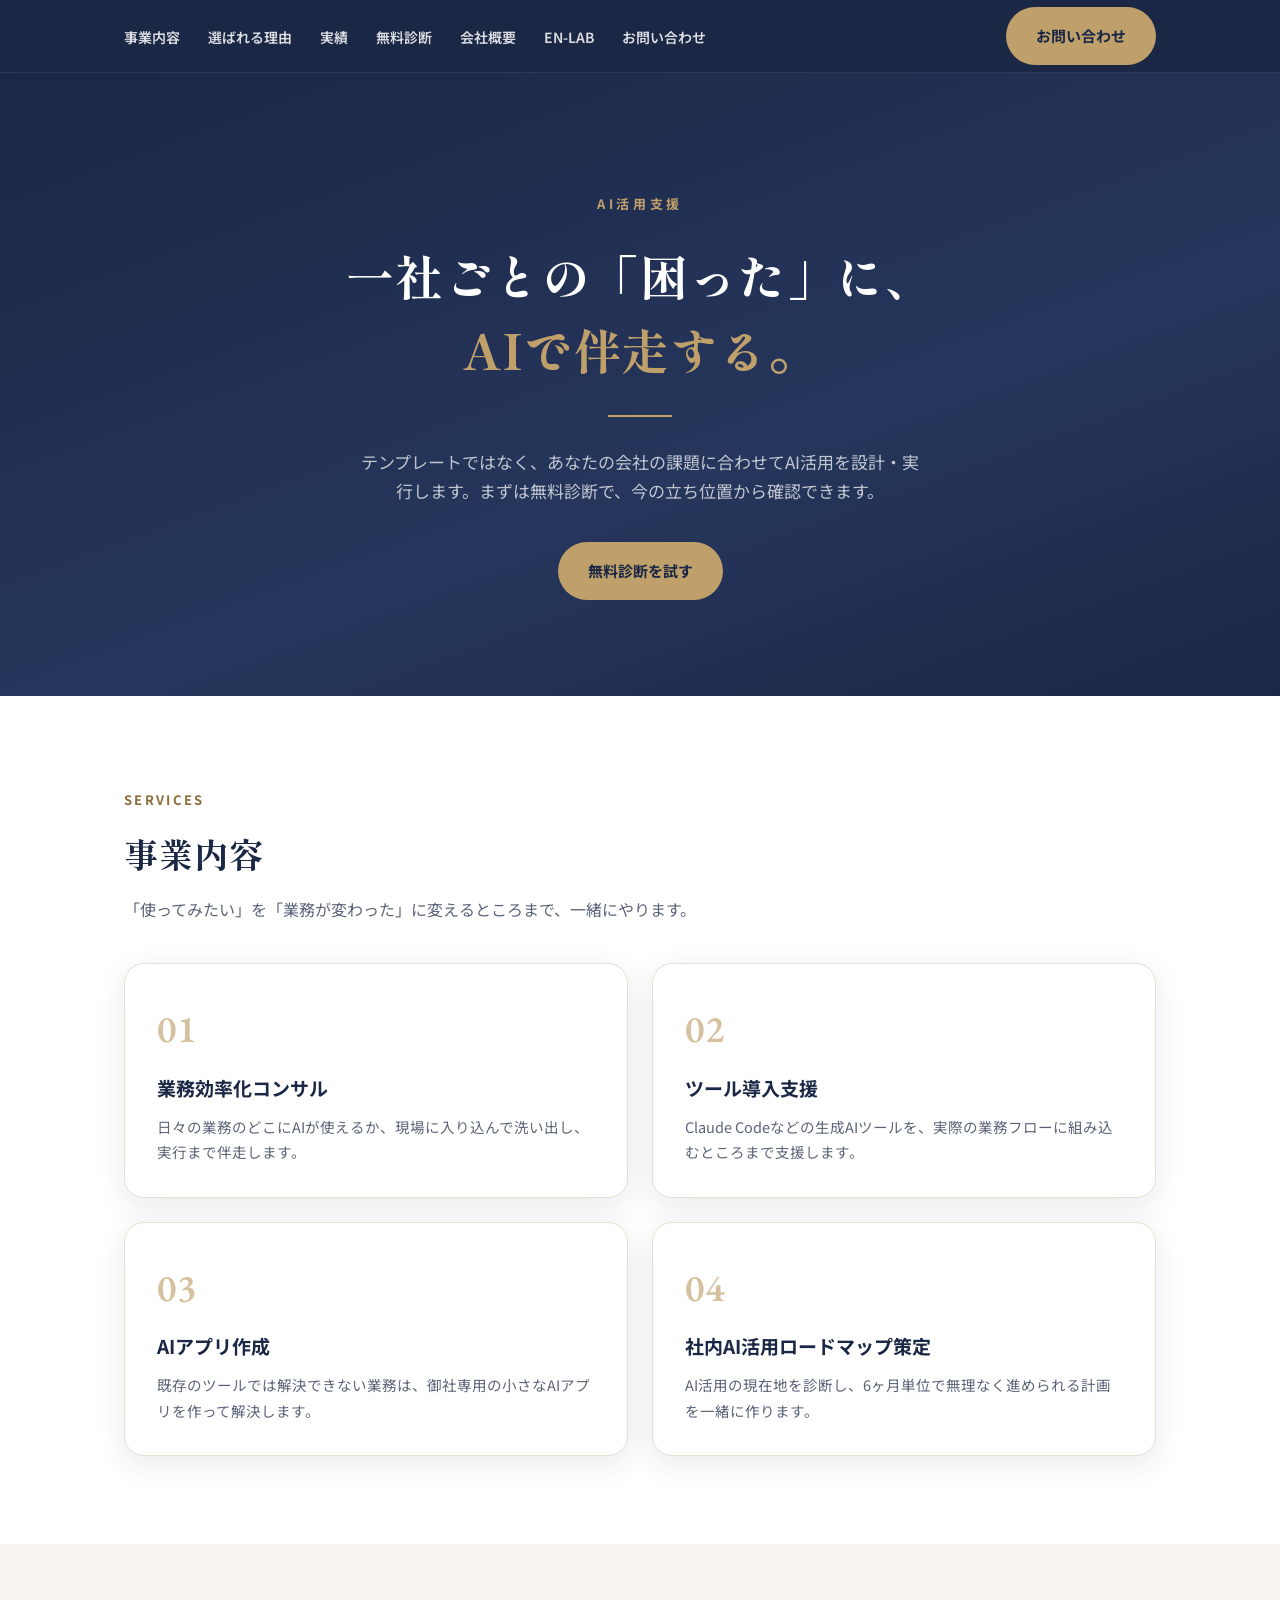
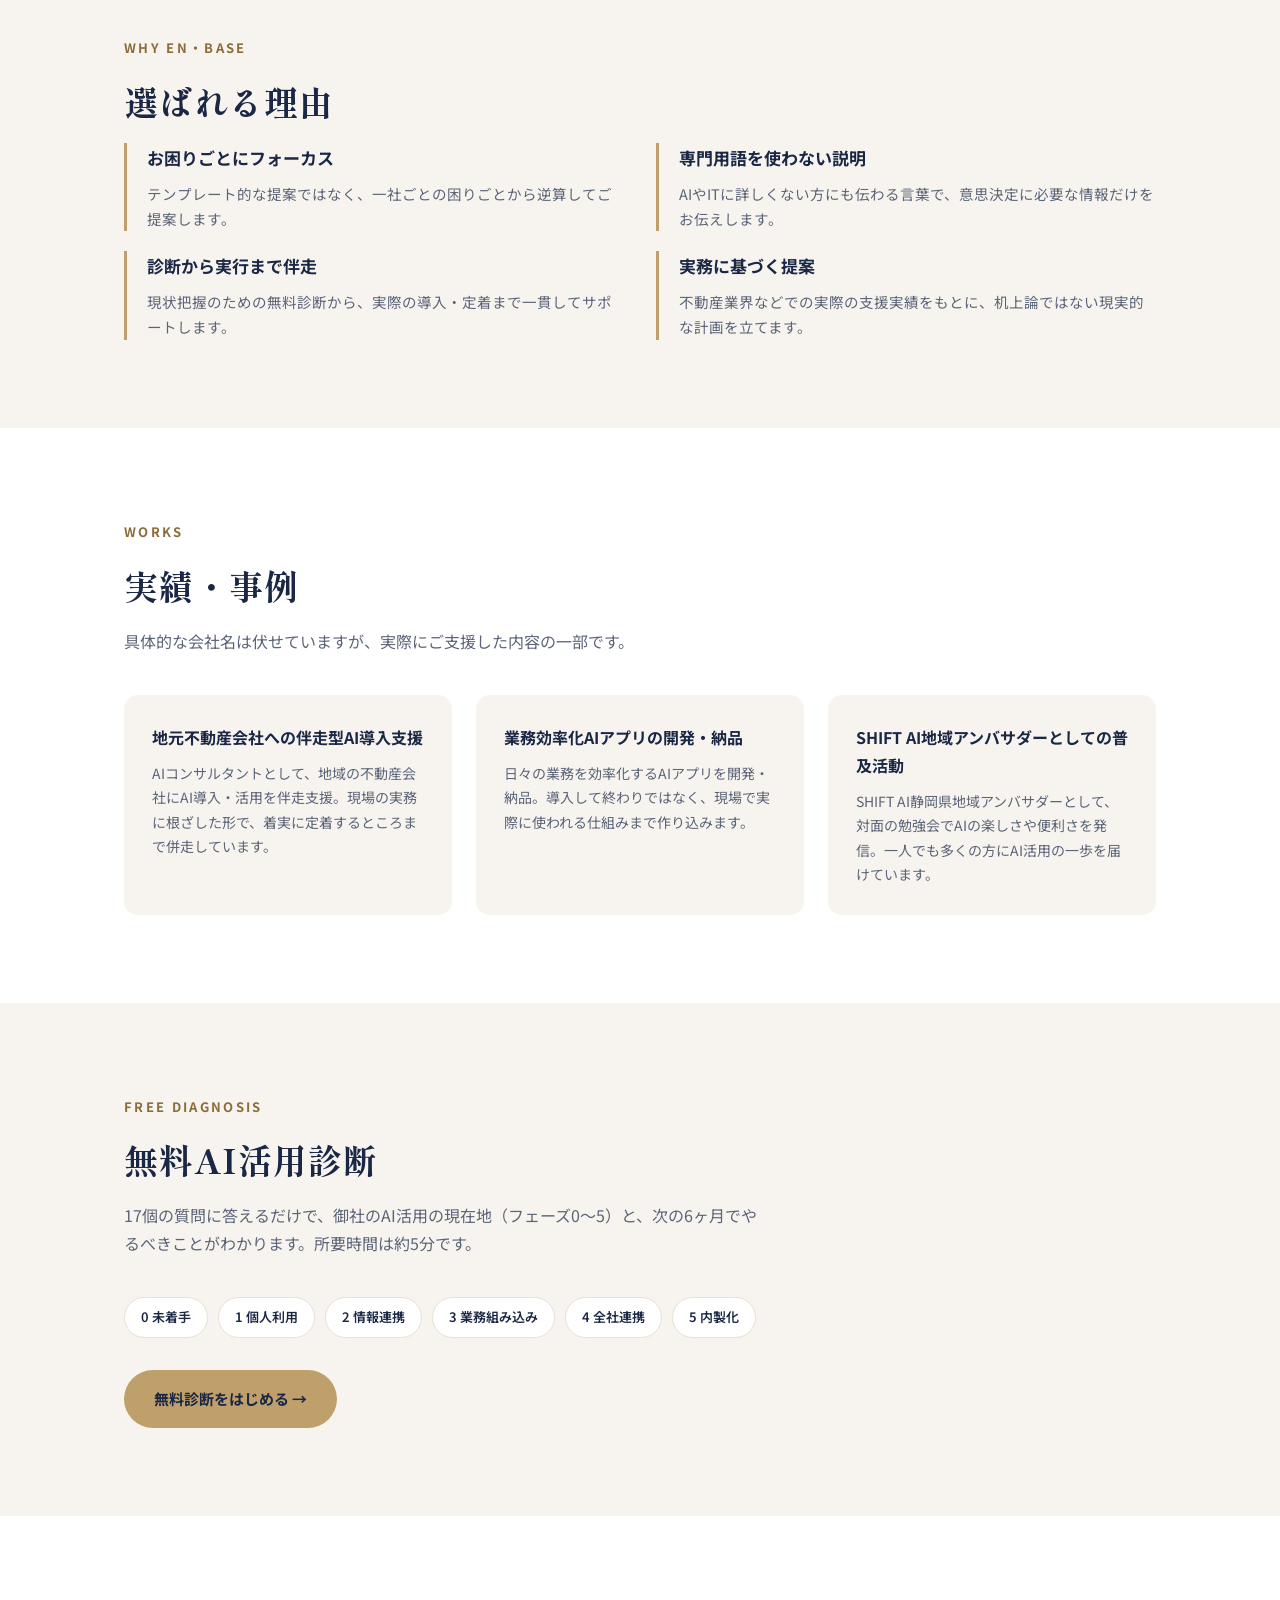
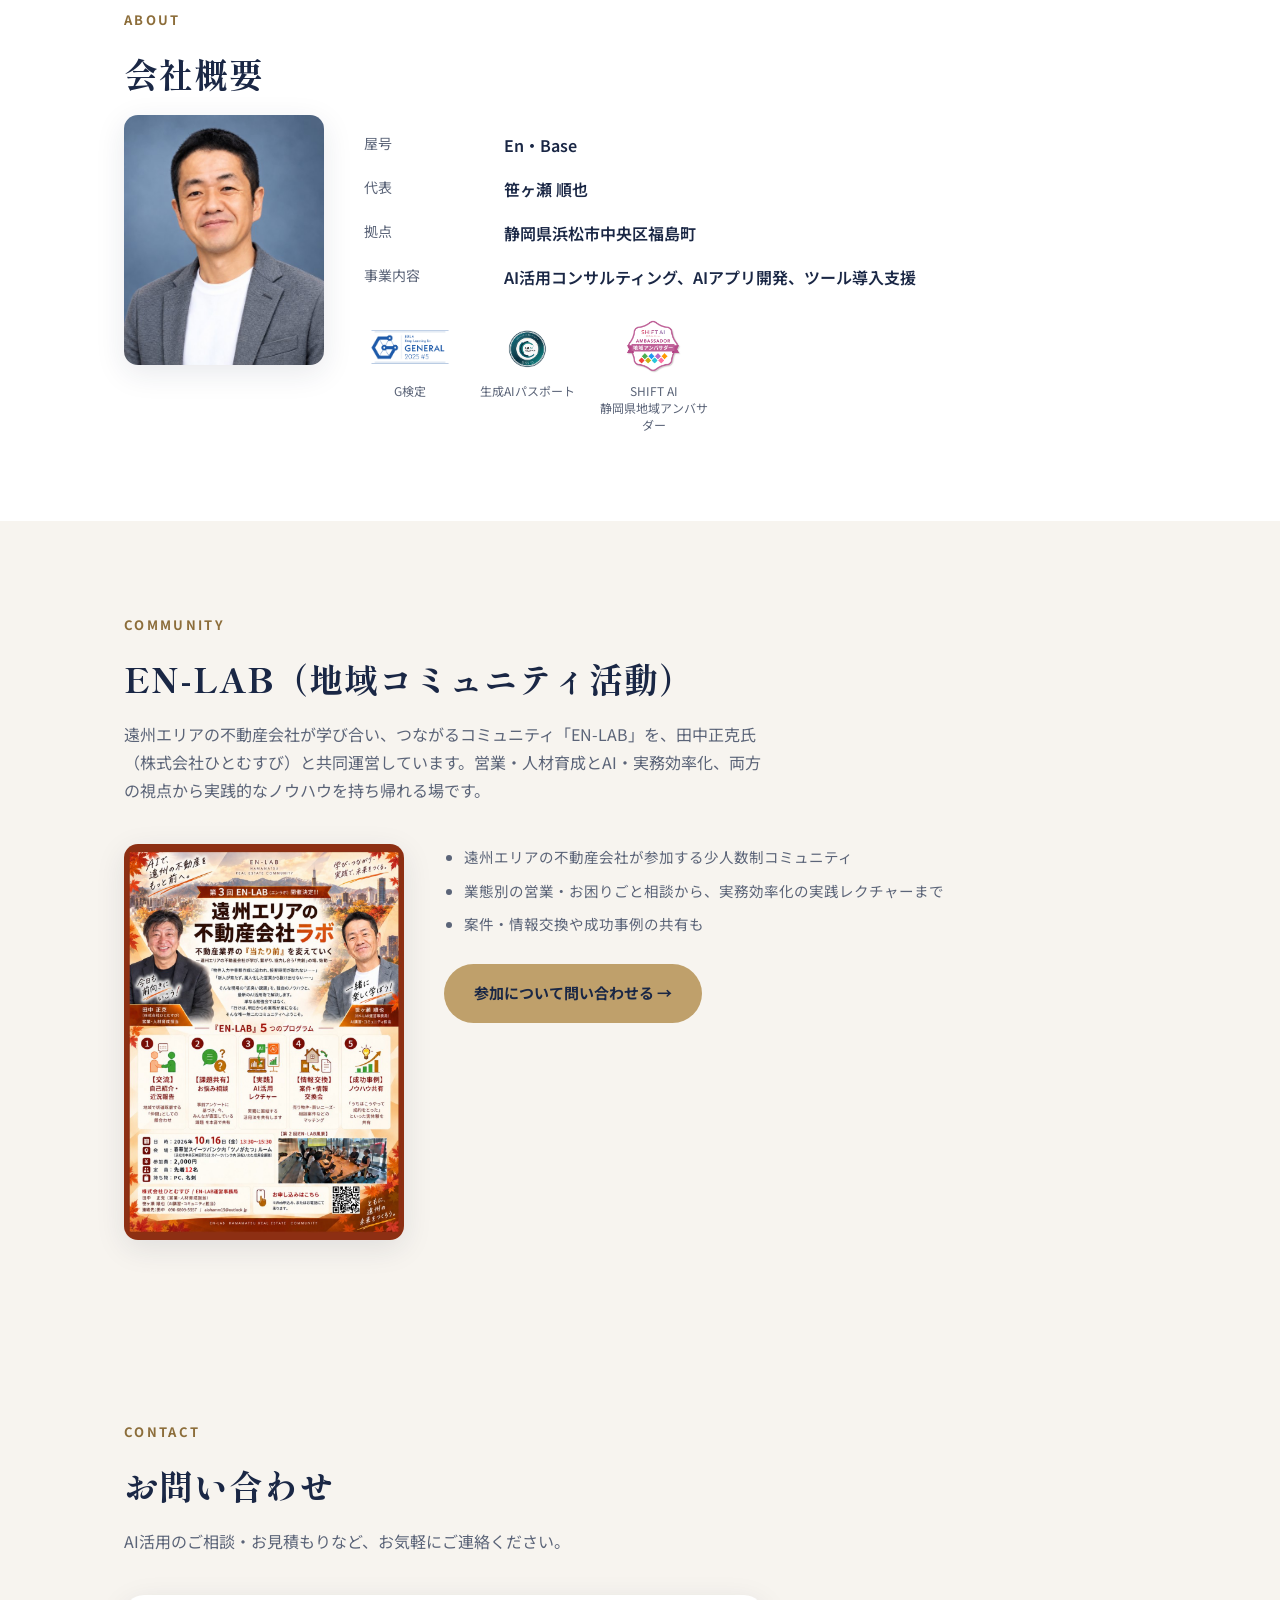
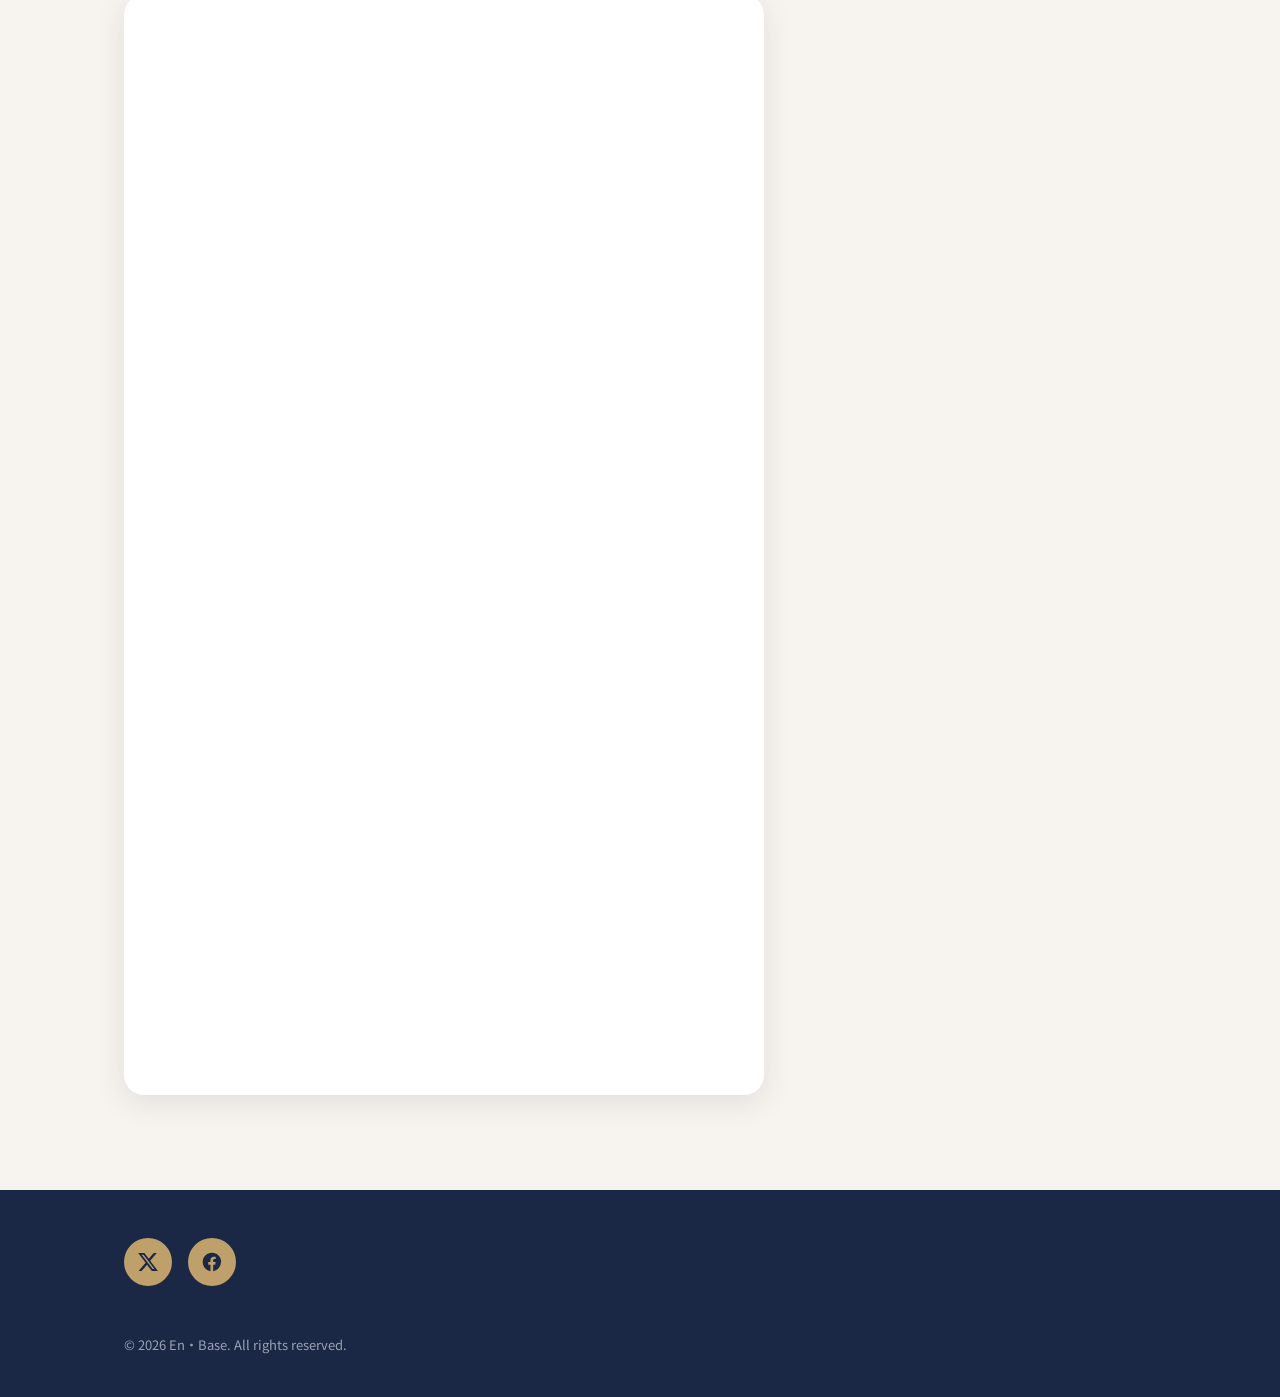
==== commit 12dbe339: "feat: お問い合わせフォームをGoogleフォームの埋め込みに差し替え 準備中プレースホルダーを、実際のGoogleフォームのiframe埋め込みに変更。  Co-Authored-By: Cla" ====
--- a/index.html
+++ b/index.html
@@ -190,11 +190,7 @@
       <h2 class="section-title">お問い合わせ</h2>
       <p class="section-lead">AI活用のご相談・お見積もりなど、お気軽にご連絡ください。</p>
       <div class="contact-box">
-        <!-- Googleフォーム作成後、下記iframeのsrcを実際の埋め込みURLに差し替える -->
-        <div class="contact-placeholder">
-          <p>フォームを準備中です。お急ぎの方は下記メールよりご連絡ください。</p>
-          <a class="btn btn-primary" href="mailto:contact@example.com">contact@example.com へメールする</a>
-        </div>
+        <iframe class="contact-form" src="https://docs.google.com/forms/d/e/1FAIpQLScc4dcegymhxcQrg9-gC2mls3mqsTMLx-LEYNiR8goKTGgZbQ/viewform?embedded=true" title="お問い合わせフォーム">読み込んでいます…</iframe>
       </div>
     </div>
   </section>
--- a/css/style.css
+++ b/css/style.css
@@ -135,15 +135,17 @@
   display:flex; justify-content:space-between; flex-wrap:wrap; gap:24px;
 }
 .site-footer .brand-text{font-size:20px;}
-.footer-social{display:flex; gap:14px;}
+.footer-social{display:flex; gap:16px;}
 .footer-social a{
   display:flex; align-items:center; justify-content:center;
-  width:36px; height:36px;
+  width:48px; height:48px;
   border-radius:50%;
-  background:rgba(255,255,255,0.12);
-  color:#fff;
-}
-.footer-social svg{width:17px; height:17px; fill:currentColor;}
+  background:var(--color-gold);
+  color:var(--color-navy);
+  transition:transform .15s ease, background .15s ease;
+}
+.footer-social a:hover{background:#fff; transform:translateY(-2px);}
+.footer-social svg{width:22px; height:22px; fill:currentColor;}
 .footer-copy{color:#9AA3B2; font-size:13px; margin-top:24px; width:100%;}
 
 /* ===== Hero ===== */
@@ -330,11 +332,15 @@
 
 /* ===== Contact ===== */
 .contact-box{max-width:640px;}
-.contact-placeholder{
+.contact-form{
+  width:100%;
+  height:1100px;
+  border:none;
+  border-radius:var(--radius-lg);
   background:#fff;
-  border:1px dashed var(--color-border);
-  border-radius:var(--radius-lg);
-  padding:32px;
-  text-align:center;
-}
-.contact-placeholder p{color:var(--color-ink-soft); margin:0 0 20px;}
+  box-shadow:var(--shadow);
+}
+
+@media (max-width: 480px){
+  .contact-form{height:1300px;}
+}
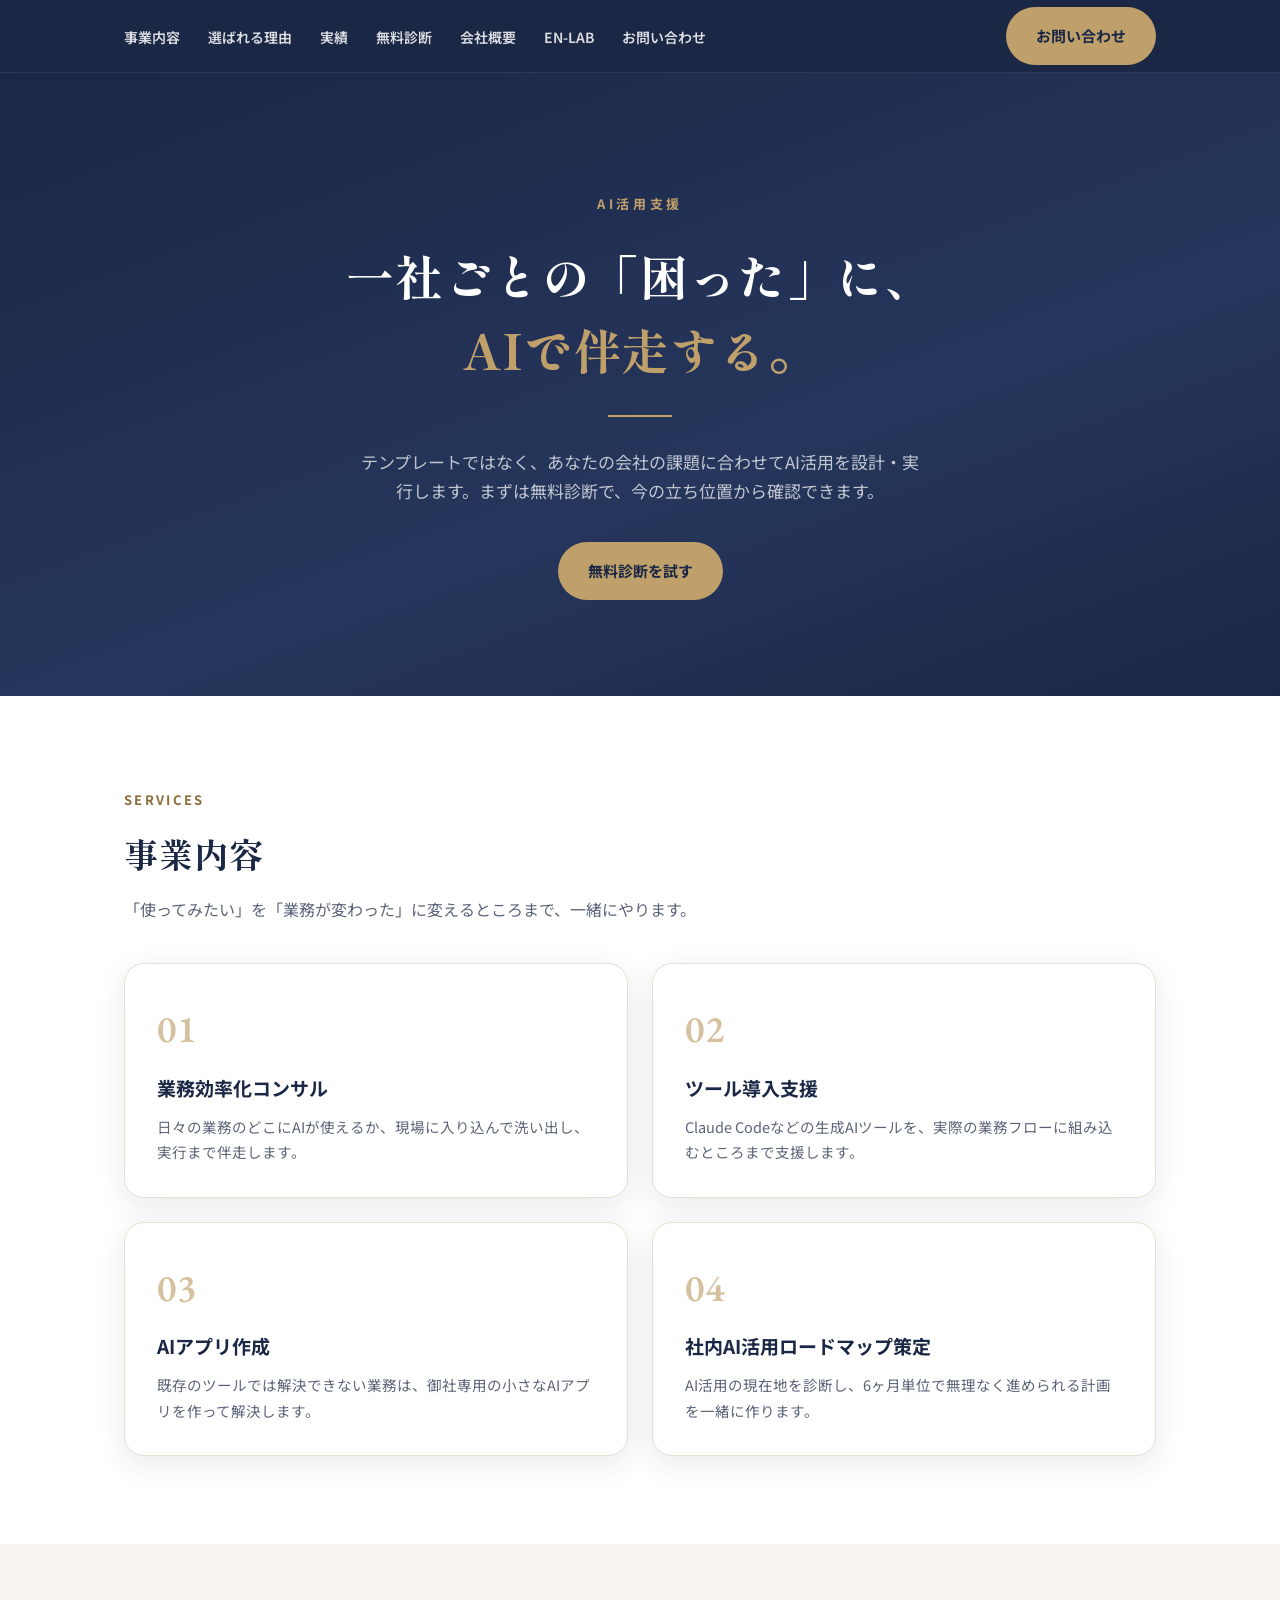
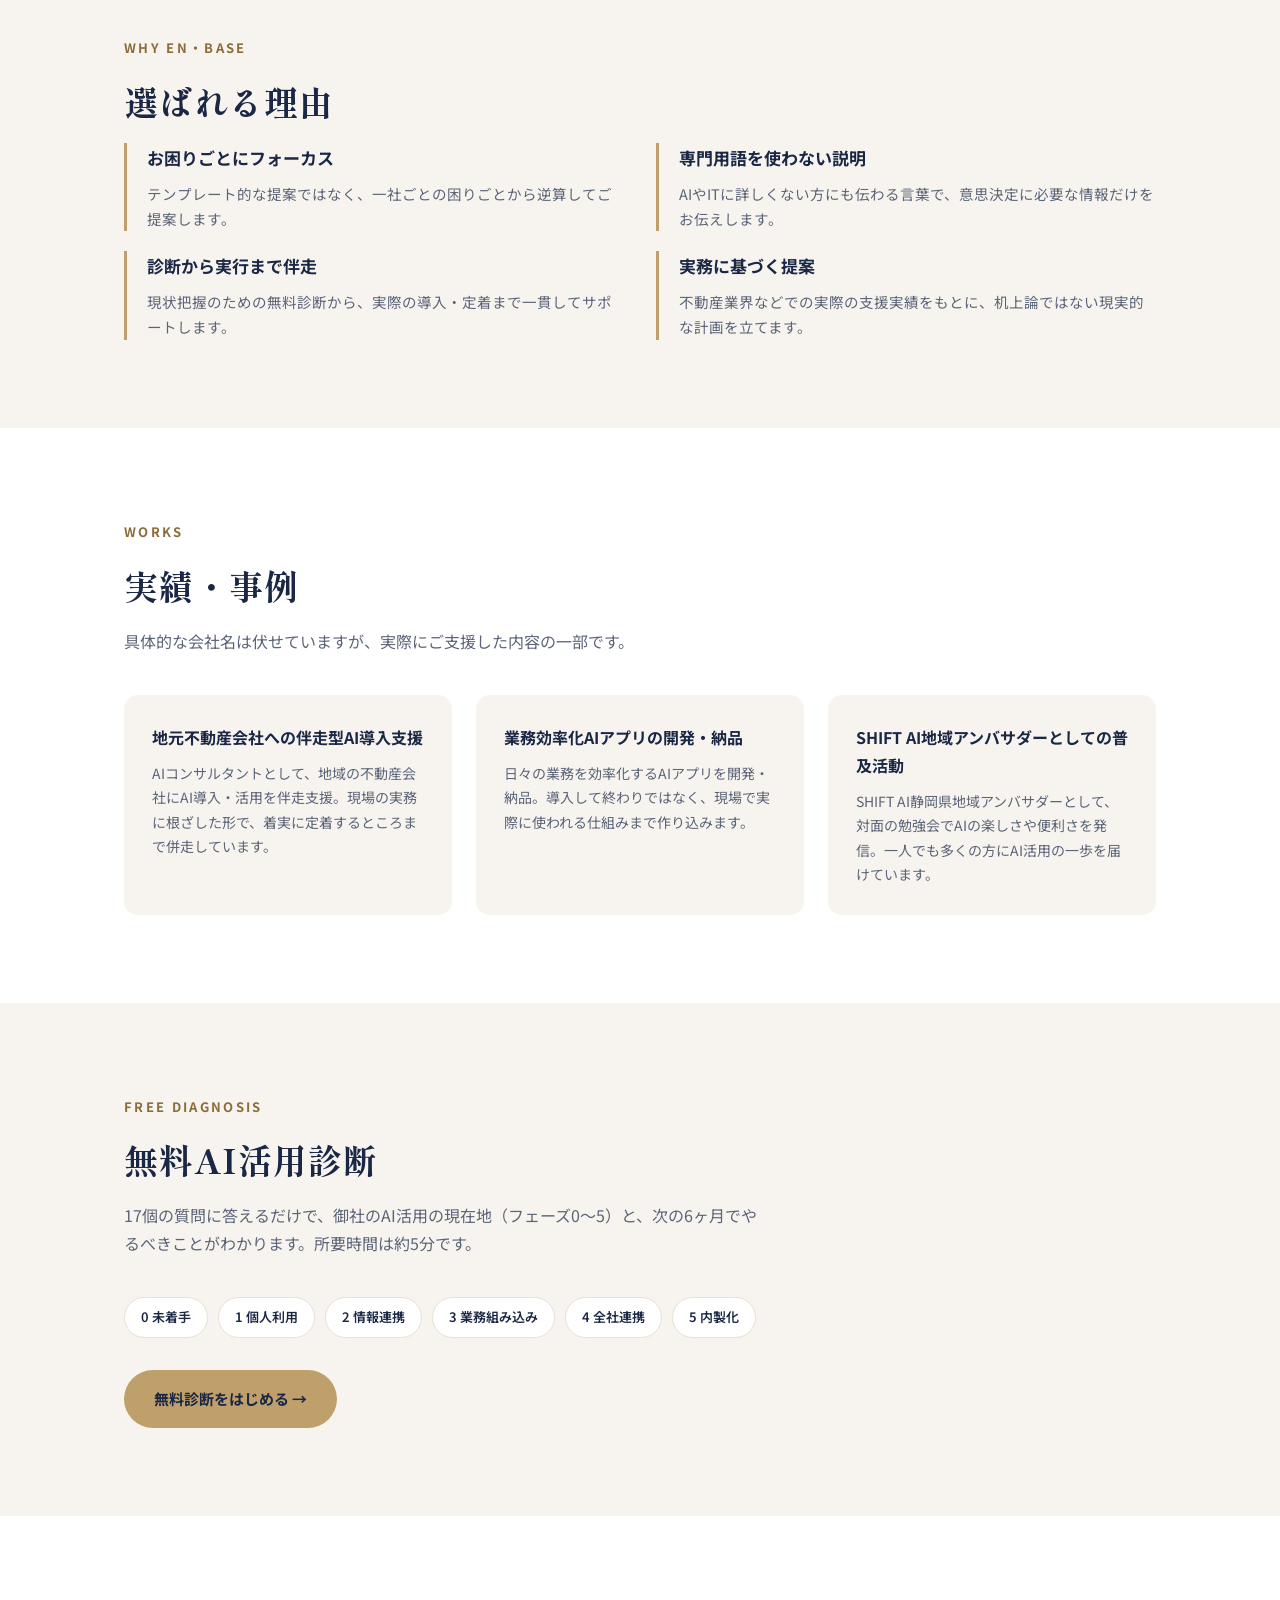
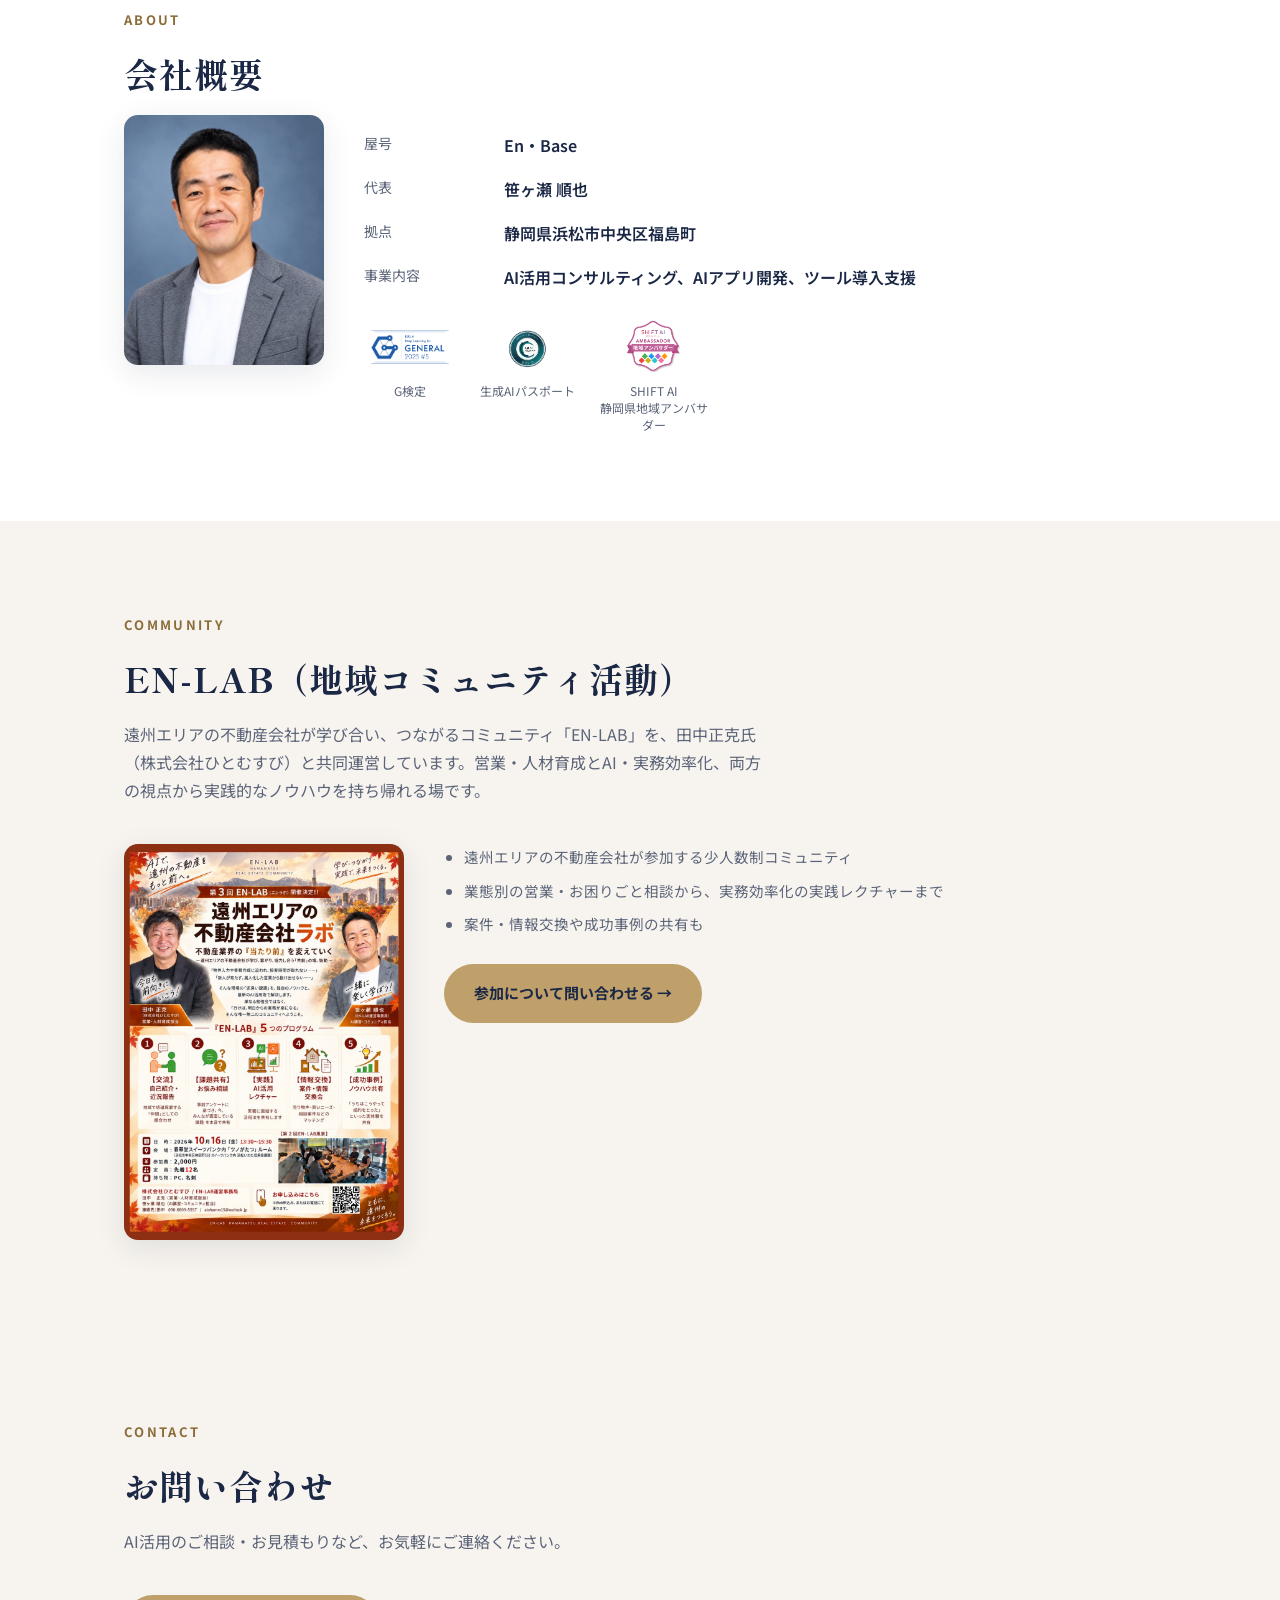
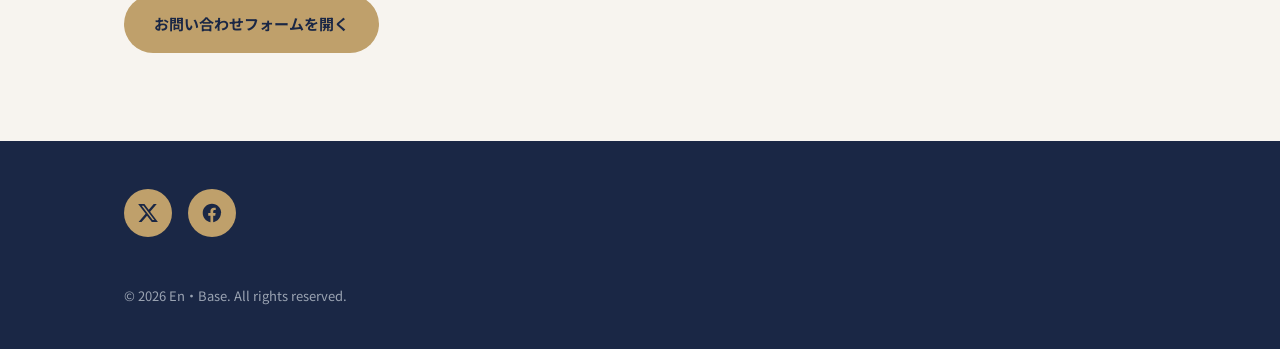
==== commit 94578176: "fix: お問い合わせをiframe埋め込みから別タブ遷移のボタンに変更 Co-Authored-By: Claude Sonnet 5 <noreply@anthropic.com>" ====
--- a/index.html
+++ b/index.html
@@ -190,7 +190,7 @@
       <h2 class="section-title">お問い合わせ</h2>
       <p class="section-lead">AI活用のご相談・お見積もりなど、お気軽にご連絡ください。</p>
       <div class="contact-box">
-        <iframe class="contact-form" src="https://docs.google.com/forms/d/e/1FAIpQLScc4dcegymhxcQrg9-gC2mls3mqsTMLx-LEYNiR8goKTGgZbQ/viewform?embedded=true" title="お問い合わせフォーム">読み込んでいます…</iframe>
+        <a class="btn btn-primary" href="https://docs.google.com/forms/d/e/1FAIpQLScc4dcegymhxcQrg9-gC2mls3mqsTMLx-LEYNiR8goKTGgZbQ/viewform" target="_blank" rel="noopener">お問い合わせフォームを開く</a>
       </div>
     </div>
   </section>
--- a/css/style.css
+++ b/css/style.css
@@ -332,15 +332,3 @@
 
 /* ===== Contact ===== */
 .contact-box{max-width:640px;}
-.contact-form{
-  width:100%;
-  height:1100px;
-  border:none;
-  border-radius:var(--radius-lg);
-  background:#fff;
-  box-shadow:var(--shadow);
-}
-
-@media (max-width: 480px){
-  .contact-form{height:1300px;}
-}
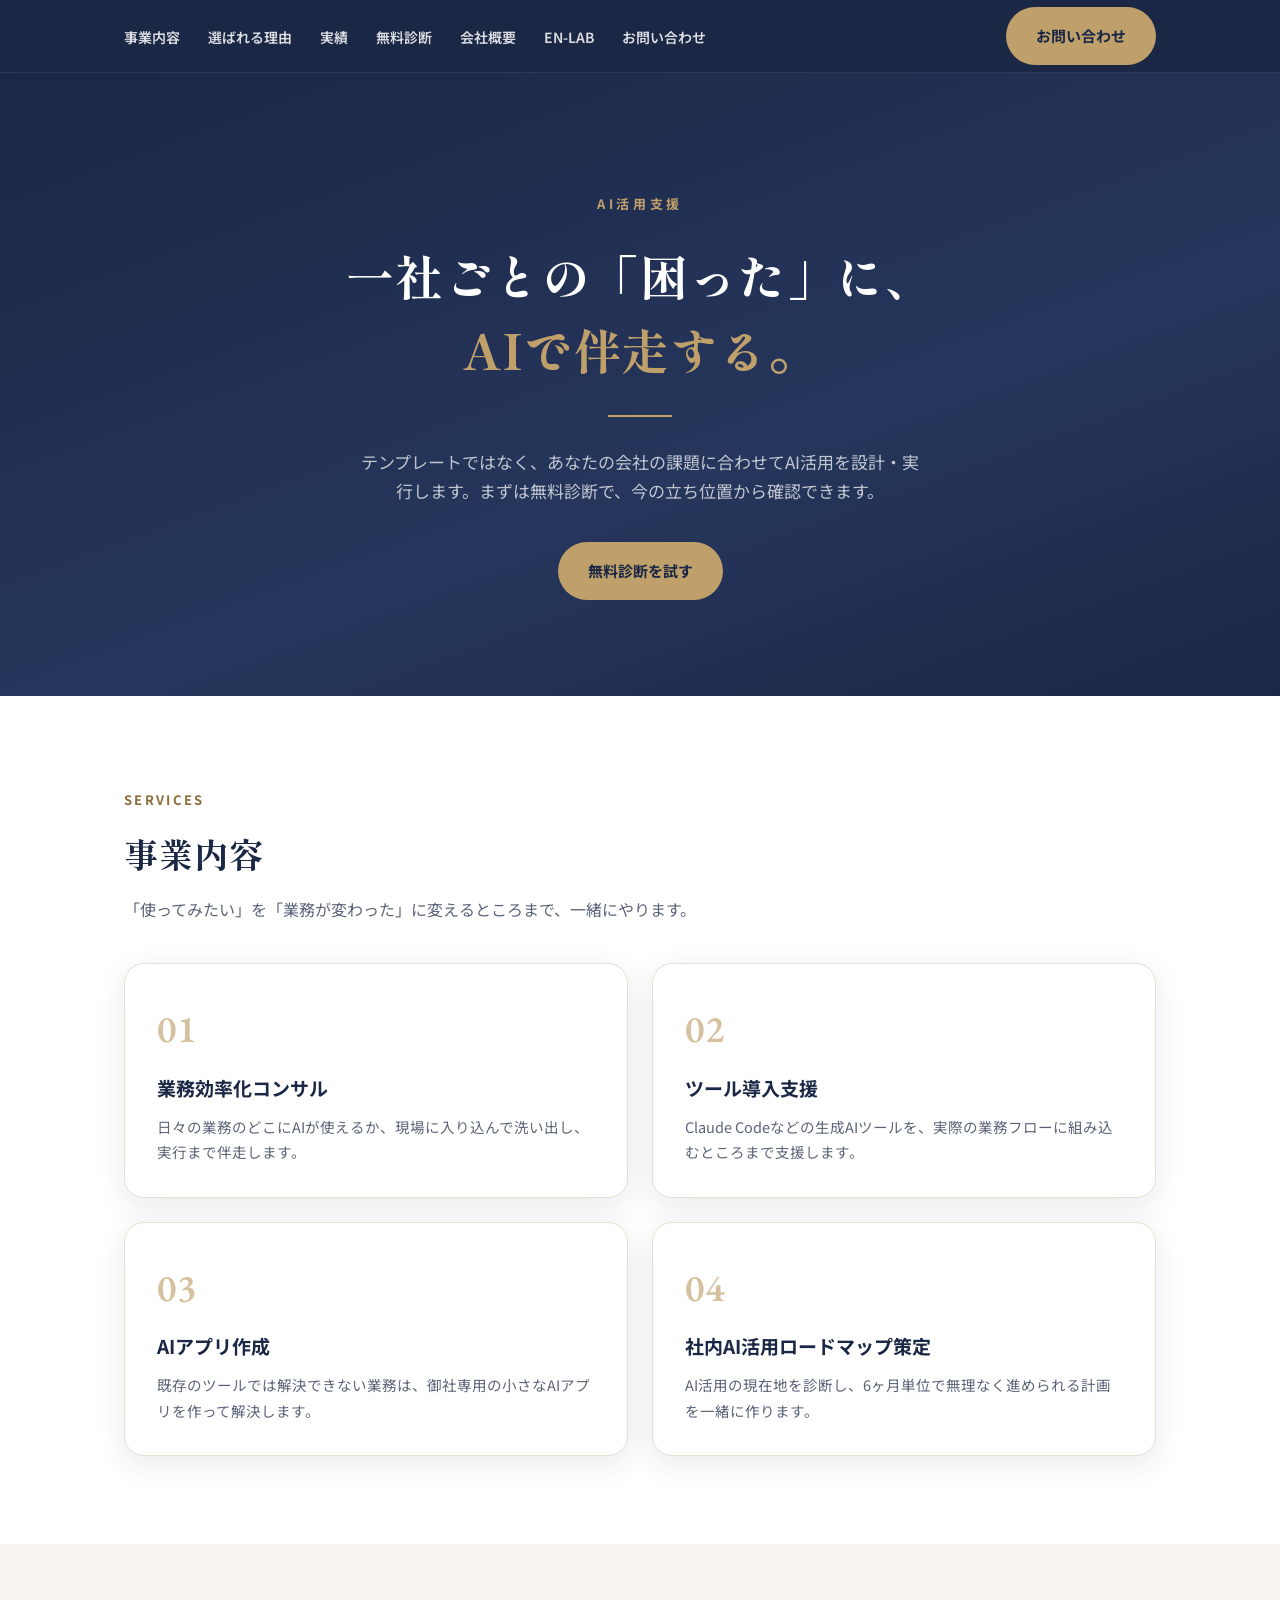
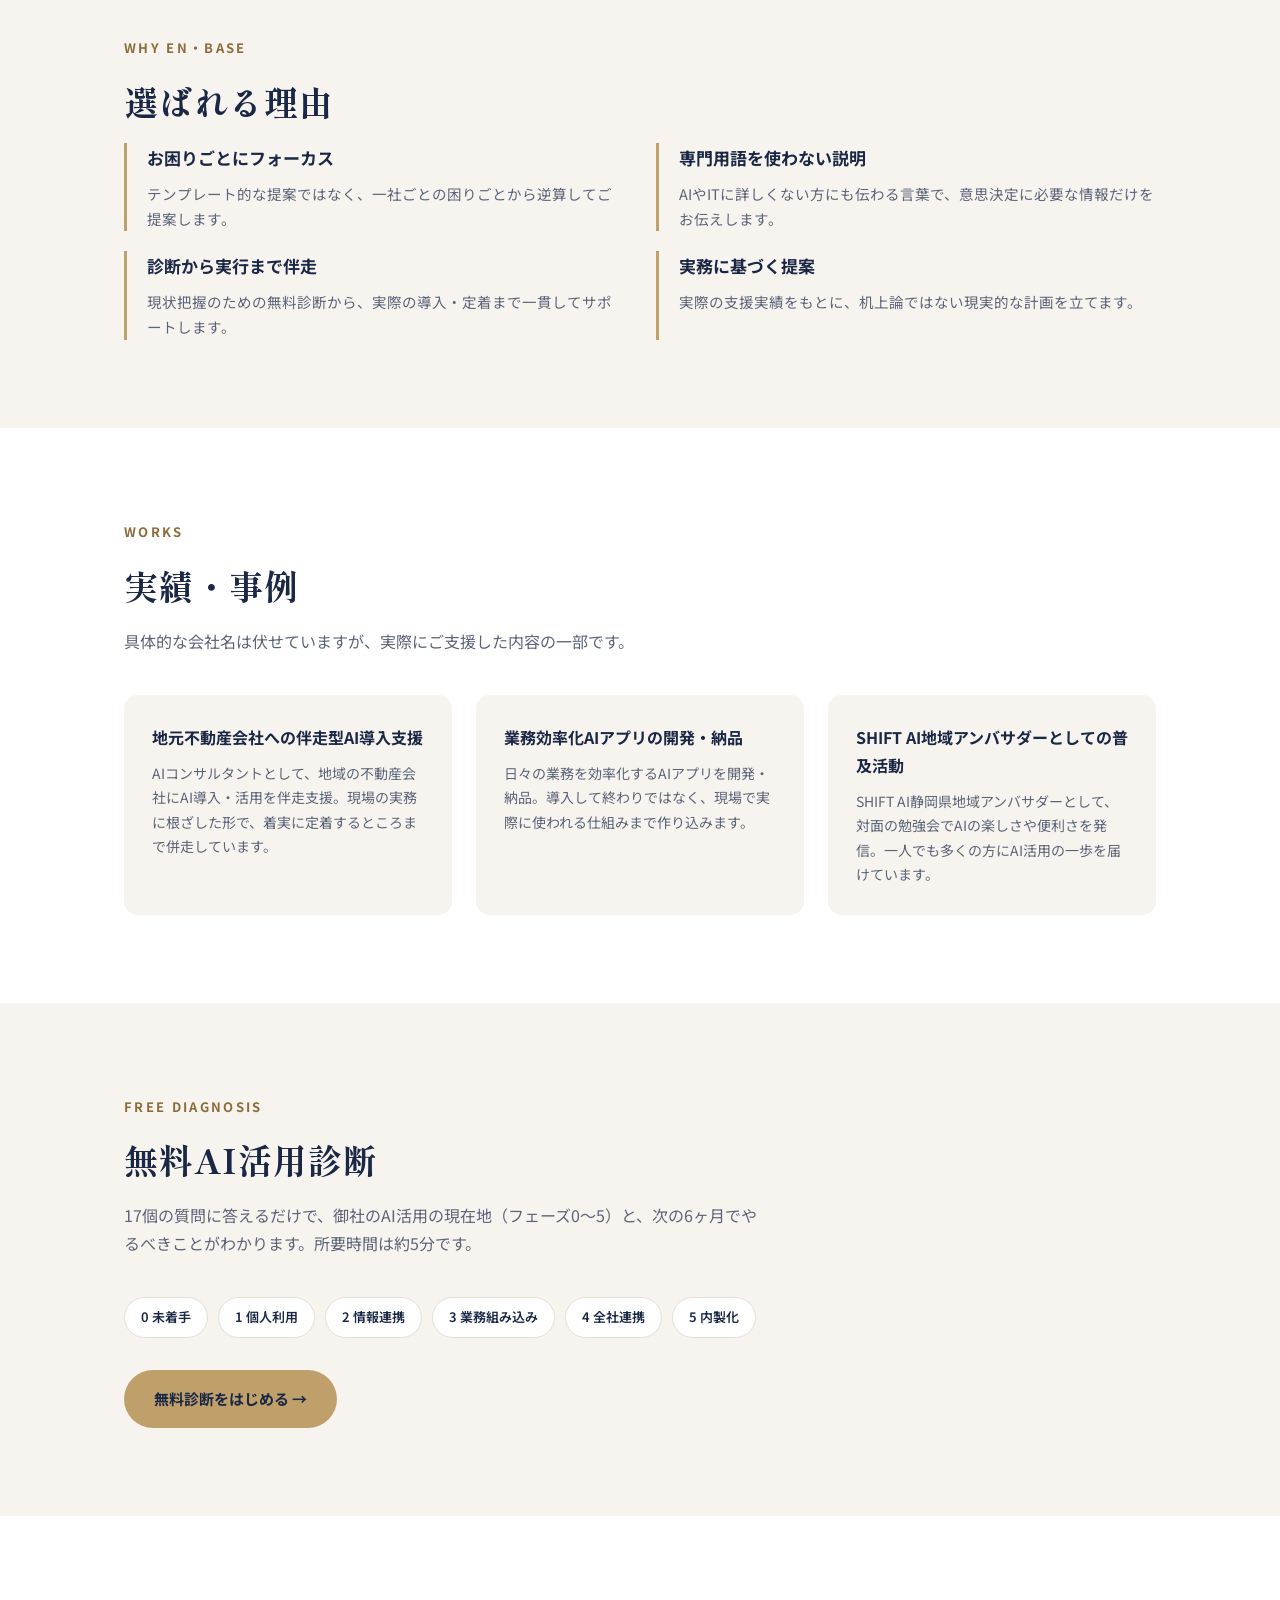
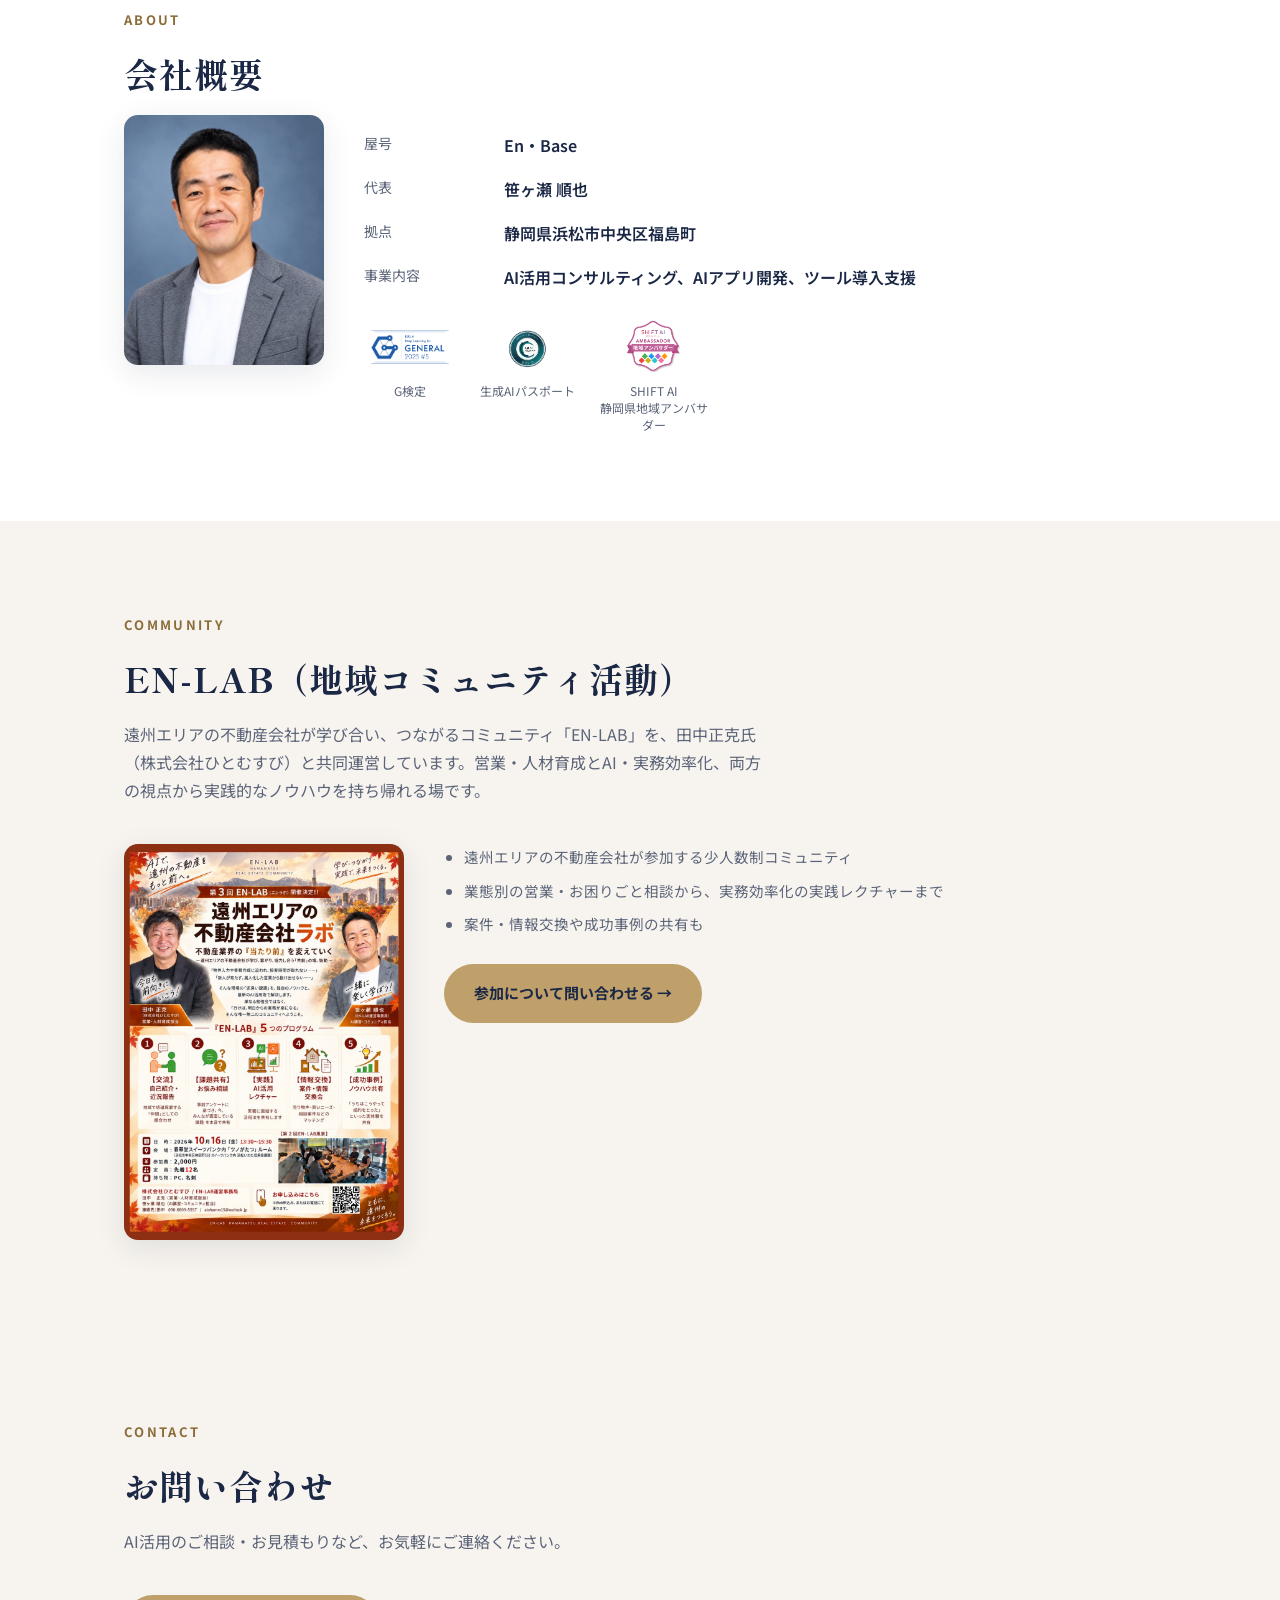
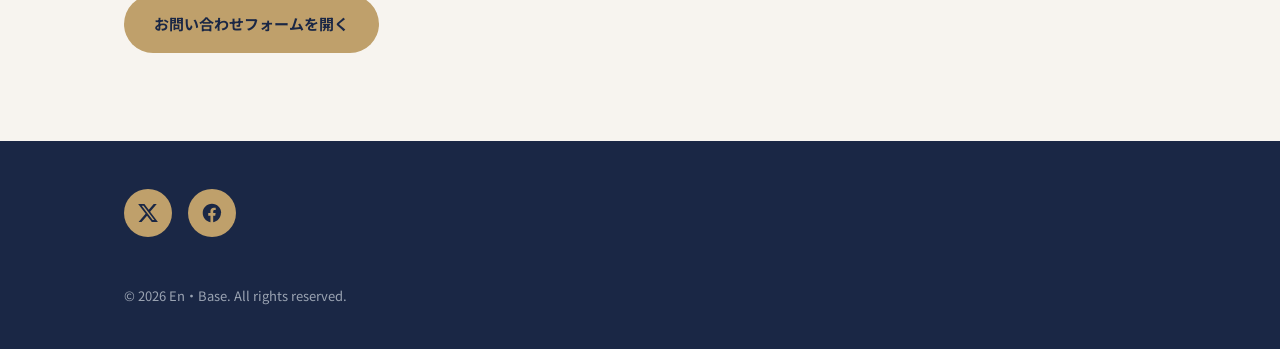
==== commit f4e7bc9f: "fix: 選ばれる理由「実務に基づく提案」から不動産業界の言及を削除 Co-Authored-By: Claude Sonnet 5 <noreply@anthropic.com>" ====
--- a/index.html
+++ b/index.html
@@ -93,7 +93,7 @@
         </div>
         <div class="why-item">
           <h3>実務に基づく提案</h3>
-          <p>不動産業界などでの実際の支援実績をもとに、机上論ではない現実的な計画を立てます。</p>
+          <p>実際の支援実績をもとに、机上論ではない現実的な計画を立てます。</p>
         </div>
       </div>
     </div>
